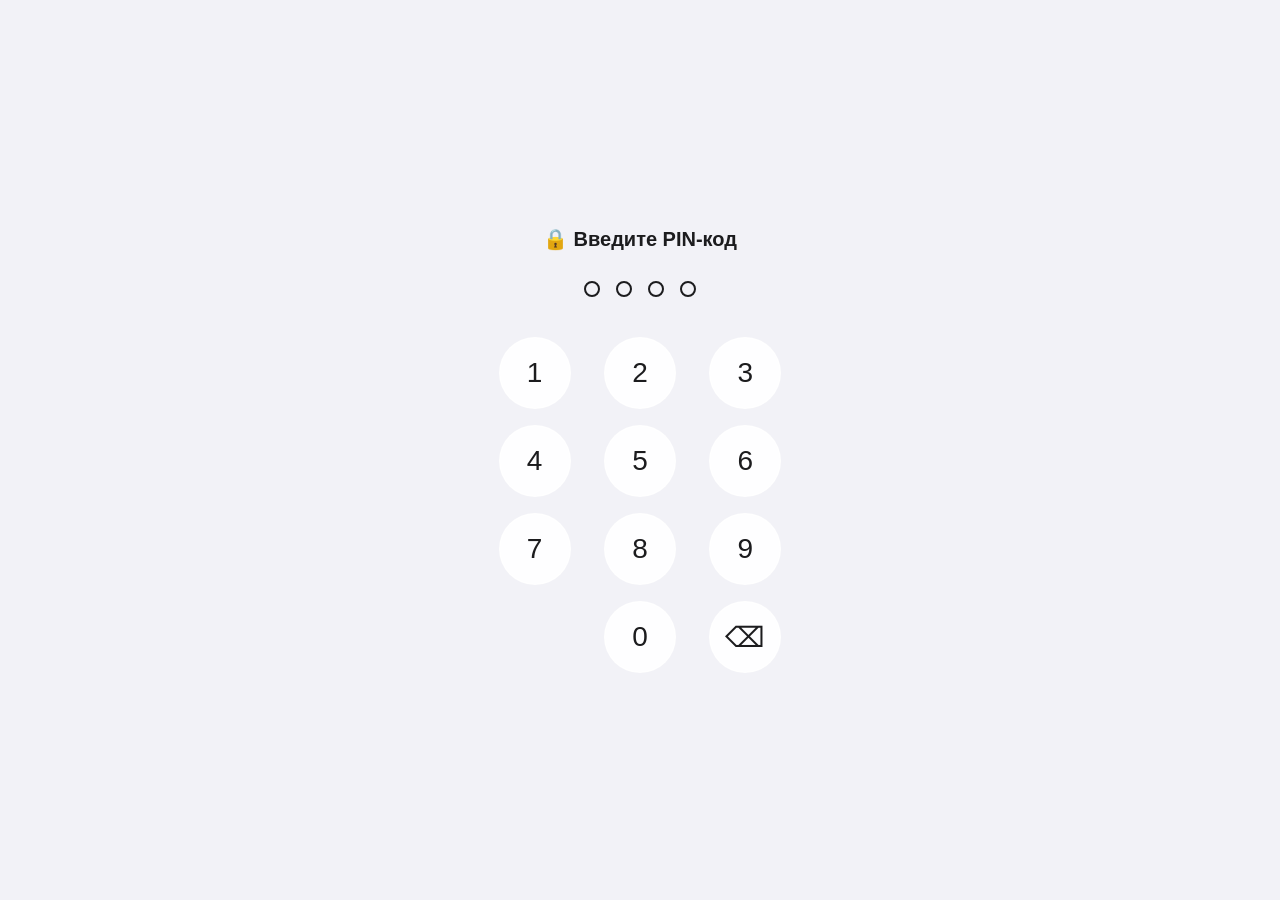
==== index.html @ 4e109c60 "Update index.html" ====
<!doctype html>
<html lang="ru">
<head>
<meta charset="UTF-8">
<meta name="viewport" content="width=device-width, initial-scale=1.0, viewport-fit=cover">
<title>📦 Мой Учёт</title>

<!-- PWA -->
<link rel="manifest" href="manifest.json">
<link rel="apple-touch-icon" href="icon-512.PNG">
<meta name="apple-mobile-web-app-capable" content="yes">
<meta name="apple-mobile-web-app-status-bar-style" content="black-translucent">
<meta name="theme-color" content="#007aff">

<link rel="stylesheet" href="css/theme.css">
<link rel="stylesheet" href="css/components.css">
<style>
/* Переменные (остальные из theme.css) */
:root{--card-bg:rgba(255,255,255,.92);--card-border:rgba(255,255,255,.5);--panel-bg:#fff;--subtle-bg:#f8f8fc;--subtle-bg-2:#f0f0f5;--input-bg:#f8f8fc;--input-border:#e5e5ea;--divider:#e5e5ea;--modal-bg:#fff;--good:#2e7d32;
--work-bg:#e8f5e9;--work-border:#43a047;--work-text:#2e7d32;--help-bg:#e3f2fd;--help-border:#1e88e5;--help-text:#1565c0;--short-bg:#fff3e0;--short-border:#fb8c00;--short-text:#e65100;--replace-bg:#f3e5f5;--replace-border:#8e24aa;--replace-text:#7b1fa2;--short_replace-bg:#fff8e1;--short_replace-border:#f9a825;--short_replace-text:#f57f17;--weekend-bg:#f5f5f5;--weekend-border:#bdbdbd;--weekend-text:#616161}
:root[data-theme="dark"]{--card-bg:rgba(28,28,30,.95);--card-border:rgba(255,255,255,.06);--panel-bg:rgba(28,28,30,.95);--subtle-bg:#1c1c1e;--subtle-bg-2:#2c2c2e;--input-bg:#1c1c1e;--input-border:#3a3a3c;--divider:#2c2c2e;--modal-bg:#1c1c1e;--good:#66bb6a;
--work-bg:#1a2a1a;--work-border:#2e7d32;--work-text:#66bb6a;--help-bg:#1a2a3a;--help-border:#1565c0;--help-text:#42a5f5;--short-bg:#2a1a0a;--short-border:#e65100;--short-text:#ffa726;--replace-bg:#2a1a2a;--replace-border:#7b1fa2;--replace-text:#ab47bc;--short_replace-bg:#2a2a0a;--short_replace-border:#f9a825;--short_replace-text:#ffca28;--weekend-bg:#1c1c1e;--weekend-border:#3a3a3c;--weekend-text:#8e8e93}

*{-webkit-tap-highlight-color:transparent}
body{padding-top:calc(12px + env(safe-area-inset-top,0px));padding-bottom:calc(80px + env(safe-area-inset-bottom,0px))}

header{background:linear-gradient(135deg,#007aff,#0055b3);border-radius:16px;padding:16px 20px;box-shadow:0 4px 16px rgba(0,122,255,.3)}
header h1{color:#fff;font-size:22px;font-weight:600;letter-spacing:-.3px;margin:0}
.header-row{display:flex;justify-content:space-between;align-items:center;flex-wrap:wrap;gap:8px;margin-top:6px}
.badge{background:rgba(255,255,255,.2);padding:4px 14px;border-radius:20px;font-size:15px;font-weight:500;color:#fff}
.head-tools{display:flex;align-items:center;gap:8px}
.gear{display:flex;align-items:center;justify-content:center;width:34px;height:30px;border-radius:30px;background:rgba(255,255,255,.2);border:1px solid rgba(255,255,255,.15);text-decoration:none;font-size:16px;color:#fff}

/* Календарь */
.calendar-section{background:var(--card-bg);backdrop-filter:blur(20px);-webkit-backdrop-filter:blur(20px);padding:16px 12px 12px;border-radius:16px;box-shadow:0 2px 12px rgba(0,0,0,.06);border:1px solid var(--card-border)}
.calendar-header{display:flex;justify-content:space-between;align-items:center;margin-bottom:12px;padding:0 4px}
.calendar-header h2{font-size:17px;font-weight:600;margin:0}
.nav-btn{background:none;border:none;font-size:20px;color:var(--accent);cursor:pointer;padding:4px 10px;border-radius:8px;width:auto}
.calendar{display:grid;grid-template-columns:repeat(7,1fr);gap:2px;margin-top:0}
.day-name{padding:6px 0;text-align:center;font-size:11px;font-weight:600;color:var(--text-dim);margin:0}
.day{background:var(--subtle-bg);padding:4px 2px;text-align:center;border-radius:10px;cursor:pointer;min-height:56px;display:flex;flex-direction:column;justify-content:space-between;font-size:12px;border:2px solid transparent;min-width:0;color:var(--text)}
.day:active{transform:scale(.94)}
.day-number{font-weight:600;font-size:14px;line-height:1.3}
.day-label{font-size:8px;font-weight:600;opacity:.85;line-height:1.2;white-space:nowrap;overflow:hidden;text-overflow:ellipsis}
.orders-info{font-size:9px;opacity:.8;line-height:1.2}
.total-info{font-size:10px;font-weight:600;color:var(--accent)}
.note-badge{font-size:8px;opacity:.7}
.day.empty{background:transparent;border:none;cursor:default;min-height:30px}
.day.today{border-color:var(--accent)!important;box-shadow:0 0 0 2px #007aff,0 4px 12px rgba(0,122,255,.2)}
.day.today .day-number{color:var(--accent);font-weight:700}
.day.work{background:var(--work-bg);border-color:var(--work-border)}.day.help{background:var(--help-bg);border-color:var(--help-border)}.day.short{background:var(--short-bg);border-color:var(--short-border)}.day.replace{background:var(--replace-bg);border-color:var(--replace-border)}.day.short_replace{background:var(--short_replace-bg);border-color:var(--short_replace-border);border-style:dashed}.day.weekend{background:var(--weekend-bg);border-color:var(--weekend-border)}

.type-btn{padding:8px 4px;border:none;border-radius:10px;font-size:11px;font-weight:600;cursor:pointer}
.type-btn:active{transform:scale(.95)}
.type-btn.work{background:var(--work-bg);color:var(--work-text)}.type-btn.help{background:var(--help-bg);color:var(--help-text)}.type-btn.short{background:var(--short-bg);color:var(--short-text)}.type-btn.replace{background:var(--replace-bg);color:var(--replace-text)}.type-btn.short_replace{background:var(--short_replace-bg);color:var(--short_replace-text);border:1.5px dashed var(--short_replace-border)}.type-btn.weekend{background:var(--weekend-bg);color:var(--weekend-text)}
.type-grid{display:grid;grid-template-columns:repeat(3,1fr);gap:6px;margin-bottom:10px}

details>summary{list-style:none;cursor:pointer}
details>summary::-webkit-details-marker{display:none}
details.menu>summary{width:100%;padding:14px;background:linear-gradient(135deg,#007aff,#0055b3);border-radius:14px;color:#fff;font-size:17px;font-weight:600;display:flex;justify-content:center;align-items:center;gap:8px;box-shadow:0 2px 12px rgba(0,122,255,.3)}
details.menu>summary::after{content:"▼";font-size:14px;transition:transform .3s}
details.menu[open]>summary::after{transform:rotate(180deg)}
.menu-list{display:flex;flex-direction:column;gap:8px;margin-top:8px}
details.acc>summary{padding:14px 18px;background:var(--panel-bg);color:var(--text);border-radius:14px;font-size:16px;font-weight:500;display:flex;justify-content:space-between;align-items:center;box-shadow:0 1px 4px rgba(0,0,0,.05);border:1px solid var(--card-border)}
details.acc>summary::after{content:"▼";font-size:13px;color:var(--text-dim);transition:transform .3s}
details[open]>summary::after{transform:rotate(180deg)}
.acc-body{background:var(--panel-bg);color:var(--text);border-radius:14px;padding:14px 16px;box-shadow:0 1px 4px rgba(0,0,0,.05);border:1px solid var(--card-border);margin-top:6px}

.pos{color:var(--good)}
.form-group{margin-bottom:12px}
.form-group label{display:block;margin-bottom:4px;font-weight:500;font-size:14px}
.form-control{width:100%;padding:10px 14px;border:1.5px solid var(--input-border);border-radius:12px;font-size:16px;background:var(--input-bg);-webkit-appearance:none;appearance:none;color:var(--text);min-height:44px;font-family:inherit}
textarea.form-control{min-height:0}
.form-control:focus{outline:none;border-color:var(--accent)}
select.form-control{background-image:url("data:image/svg+xml,%3Csvg xmlns='http://www.w3.org/2000/svg' width='12' height='8' viewBox='0 0 12 8'%3E%3Cpath d='M1 1l5 5 5-5' stroke='%238e8e93' stroke-width='1.5' fill='none' stroke-linecap='round'/%3E%3C/svg%3E");background-repeat:no-repeat;background-position:right 14px center;padding-right:36px}

.two-col{display:grid;grid-template-columns:1fr 1fr;gap:8px}
.row{display:flex;gap:8px}
.btn{width:100%;padding:12px;border:none;border-radius:12px;font-size:15px;font-weight:600;cursor:pointer;display:flex;align-items:center;justify-content:center;gap:6px;color:#fff}
.btn:active{transform:scale(.97)}
.btn-primary{background:#007aff}.btn-orange{background:#ff9500}.btn-red{background:#ff3b30}.btn-gray{background:#8e8e93}.btn-green{background:#34c759}

.plan-card{background:var(--subtle-bg);padding:14px;border-radius:12px;margin-bottom:10px}
.plan-card h3{font-size:15px;font-weight:600;margin-bottom:10px}
.hint{font-size:12px;color:var(--text-dim);margin-bottom:8px}
.box{padding:10px 12px;border-radius:10px;background:var(--subtle-bg-2);font-size:13px;line-height:1.6}
.empty-note{text-align:center;color:var(--text-dim);padding:16px;font-size:13px}
.tree-wrap{max-height:320px;overflow-y:auto;border-radius:12px}
details.tree{margin-bottom:4px;border-radius:10px;overflow:hidden;background:var(--subtle-bg)}
details.tree>summary{padding:9px 14px;font-weight:600;font-size:13px;display:flex;justify-content:space-between;gap:8px}
details.tree.y>summary{background:#007aff;color:#fff}
details.tree.m>summary{background:var(--subtle-bg-2);font-weight:500}
details.tree.d>summary{background:var(--subtle-bg);color:var(--accent);font-weight:500;font-size:12px}
.tree-body{padding:8px 14px;background:var(--panel-bg);font-size:13px}
.tree-body>div{padding:4px 0;border-bottom:1px solid var(--divider)}
.tree-total{font-weight:700;margin-top:6px;background:var(--subtle-bg-2);border-radius:8px;padding:6px!important}
.log-row{display:flex;justify-content:space-between;align-items:center;gap:6px}
.log-del{background:#ff3b30;color:#fff;border:none;border-radius:6px;padding:2px 10px;font-size:12px;cursor:pointer;width:auto}

.status-person{display:flex;align-items:center;gap:8px;padding:6px 12px;border-radius:10px;font-size:13px;font-weight:500;margin-bottom:4px}
.status-person.work{background:var(--work-bg);color:var(--work-text)}.status-person.short{background:var(--short-bg);color:var(--short-text)}.status-person.help{background:var(--help-bg);color:var(--help-text)}.status-person.weekend{background:var(--weekend-bg);color:var(--weekend-text)}
.status-person.me{box-shadow:0 0 0 2px #007aff}
.sp-num{width:26px;height:24px;border-radius:12px;background:rgba(128,128,128,.2);display:flex;align-items:center;justify-content:center;font-size:11px;font-weight:700;flex-shrink:0}
.sect-title{padding:6px 8px 4px;font-size:12px;font-weight:700}

#overviewTable table{width:100%;border-collapse:collapse;font-size:12px}
#overviewTable th{padding:6px 4px;background:#007aff;color:#fff;text-align:center;font-weight:600}
#overviewTable td{padding:5px 3px;text-align:center;border-bottom:1px solid var(--divider)}
#overviewTable tr.even{background:var(--subtle-bg)}#overviewTable tr.now{background:var(--help-bg)}

.modal{display:none;position:fixed;z-index:1000;inset:0;background:rgba(0,0,0,.4);-webkit-backdrop-filter:blur(8px);backdrop-filter:blur(8px);overflow-y:auto}
.modal-content{background:var(--modal-bg);color:var(--text);margin:max(env(safe-area-inset-top,0px),12vh) auto 24px;padding:24px 20px 20px;border-radius:20px;width:88%;max-width:380px;box-shadow:0 20px 60px rgba(0,0,0,.3)}
.modal-content h3{font-size:18px;font-weight:600;margin-bottom:16px;text-align:center}
.close{float:right;font-size:28px;cursor:pointer;color:var(--text-dim);line-height:1;padding:0 4px}

.dialog-overlay{position:fixed;inset:0;background:rgba(0,0,0,.4);-webkit-backdrop-filter:blur(8px);backdrop-filter:blur(8px);z-index:3000;display:flex;align-items:center;justify-content:center}
.dialog-box{background:var(--modal-bg);color:var(--text);border-radius:20px;padding:24px 20px 20px;width:85%;max-width:340px}
.dialog-box p{font-size:15px;text-align:center;margin-bottom:20px;line-height:1.5;white-space:pre-line}
.dialog-buttons{display:flex;gap:8px}
.dialog-buttons button{flex:1;padding:12px;border:none;border-radius:12px;font-size:15px;font-weight:600;cursor:pointer}
.dialog-yes,.dialog-ok{background:#007aff;color:#fff}.dialog-no{background:var(--subtle-bg-2);color:var(--text)}

/* PIN */
#pinScreen{position:fixed;inset:0;background:var(--bg);z-index:9999;display:none;flex-direction:column;align-items:center;justify-content:center;padding:20px;transition:transform .05s}
#pinScreen.active{display:flex}
.pin-dots{display:flex;gap:16px;margin-bottom:40px}
.pin-dot{width:16px;height:16px;border-radius:50%;border:2px solid var(--text);transition:background .2s}
.pin-dot.filled{background:var(--text)}
.pin-pad{display:grid;grid-template-columns:repeat(3,1fr);gap:16px;max-width:300px;width:100%}
.pin-btn{background:var(--card-bg);border:1px solid var(--card-border);border-radius:50%;width:72px;height:72px;font-size:28px;font-weight:500;color:var(--text);display:flex;align-items:center;justify-content:center;cursor:pointer;margin:0 auto;transition:transform .1s,background .2s;padding:0}
.pin-btn:active{transform:scale(.9);background:var(--subtle-bg-2)}
.pin-btn.empty{background:transparent;border:none;pointer-events:none}
.pin-title{font-size:20px;font-weight:600;margin-bottom:30px;color:var(--text)}

@media(max-width:400px){.container{padding:8px 10px 20px}header h1{font-size:18px}.day{min-height:50px;font-size:11px}.day-number{font-size:13px}.day-label{font-size:7px}}
@media(max-width:360px){.day{min-height:44px}.day-number{font-size:12px}.type-grid{grid-template-columns:repeat(2,1fr)}}
</style>
</head>
<body>

<div id="pinScreen">
  <div class="pin-title">🔒 Введите PIN-код</div>
  <div class="pin-dots">
    <div class="pin-dot" id="dot0"></div><div class="pin-dot" id="dot1"></div><div class="pin-dot" id="dot2"></div><div class="pin-dot" id="dot3"></div>
  </div>
  <div class="pin-pad">
    <button class="pin-btn" onclick="pinInput('1')">1</button><button class="pin-btn" onclick="pinInput('2')">2</button><button class="pin-btn" onclick="pinInput('3')">3</button>
    <button class="pin-btn" onclick="pinInput('4')">4</button><button class="pin-btn" onclick="pinInput('5')">5</button><button class="pin-btn" onclick="pinInput('6')">6</button>
    <button class="pin-btn" onclick="pinInput('7')">7</button><button class="pin-btn" onclick="pinInput('8')">8</button><button class="pin-btn" onclick="pinInput('9')">9</button>
    <button class="pin-btn empty"></button><button class="pin-btn" onclick="pinInput('0')">0</button><button class="pin-btn" onclick="pinDelete()">⌫</button>
  </div>
</div>

<div class="container">

<header>
  <h1>📦 Учёт рабочего дня</h1>
  <div class="header-row">
    <div class="row" style="align-items:center;gap:6px;flex-wrap:wrap">
      <span class="badge" id="realTimeClock">--:--</span>
      <span class="badge" id="monthlyCounter" style="font-weight:600">📦 0</span>
      <span class="badge" id="monthlyMoney" style="font-weight:600">💰 0 лей</span>
    </div>
    <div class="head-tools">
      <a href="settings.html" class="gear" title="Настройки">⚙</a>
    </div>
  </div>
</header>

<div class="calendar-section">
  <div class="calendar-header">
    <button class="nav-btn" onclick="changeMonth(-1)">◀</button>
    <h2 id="currentMonth">—</h2>
    <button class="nav-btn" onclick="changeMonth(1)">▶</button>
  </div>
  <div id="calendar" class="calendar"></div>
</div>

<details class="menu" id="mainMenu">
<summary>☰ Меню</summary>
<div class="menu-list">

  <details class="acc" id="shiftSetup"><summary><span>⚙ График и подмога</span></summary>
    <div class="acc-body">
      <div class="hint">Короткие дни и подмога считаются от этих данных. После сохранения график генерируется на год вперёд.</div>
      <div class="form-group"><label for="cfgFirst">🗓 Первый рабочий день моей смены (А):</label><input type="date" id="cfgFirst" class="form-control"/></div>
      <div class="two-col">
        <div class="form-group"><label for="cfgMy">🔢 Мой номер:</label><select id="cfgMy" class="form-control"></select></div>
        <div class="form-group"><label for="cfgOff">⚡ Короткие в 1-й раб. день:</label><select id="cfgOff" class="form-control"></select></div>
      </div>
      <div class="form-group"><label for="cfgHelpMy">🤝 Дата моей последней подмоги (будний нерабочий):</label><input type="date" id="cfgHelpMy" class="form-control"/></div>
      <div class="form-group"><label for="cfgHelpOther">🤝 Дата подмоги Б1 (другая смена, будний рабочий для меня):</label><input type="date" id="cfgHelpOther" class="form-control"/></div>
      <button onclick="saveShiftSetup()" class="btn btn-green">💾 Сохранить и сгенерировать на год</button>
      <div id="cfgStatus" class="hint" style="margin-top:8px;text-align:center"></div>
    </div>
  </details>

  <details class="acc" id="shiftOverview"><summary><span>🗓 График смены</span></summary>
    <div class="acc-body"><div class="plan-card">
      <div class="row" style="justify-content:space-between;align-items:center;margin-bottom:6px">
        <button class="nav-btn" onclick="changeOverviewMonth(-1)">◀</button><h3 id="overviewMonthTitle" style="margin:0">—</h3><button class="nav-btn" onclick="changeOverviewMonth(1)">▶</button>
      </div>
      <div id="overviewTable" style="overflow-x:auto"></div>
    </div></div>
  </details>

  <details class="acc" id="shiftStatus"><summary><span>✅ Статус дня</span></summary>
    <div class="acc-body"><div class="plan-card">
      <div class="row" style="justify-content:space-between;align-items:center;margin-bottom:6px">
        <button class="nav-btn" onclick="changeStatusDay(-1)">◀</button>
        <h3 id="statusDayTitle" onclick="openStatusDayPicker()" style="margin:0;cursor:pointer;text-decoration:underline dotted">Сегодня</h3>
        <button class="nav-btn" onclick="changeStatusDay(1)">▶</button>
      </div>
      <div class="row" style="justify-content:center;margin-bottom:8px">
        <input type="date" id="statusDayPicker" onchange="pickStatusDay(this.value)" class="form-control" style="width:auto;min-height:36px;padding:4px 8px"/>
        <button onclick="goToStatusToday()" class="btn btn-primary" style="width:auto;padding:4px 12px;font-size:13px">📅 Сегодня</button>
      </div>
      <div id="statusGrid"></div>
    </div></div>
  </details>

  <details class="acc" id="edit"><summary><span>✏ Редактировать день</span></summary>
    <div class="acc-body">
      <div class="type-grid" id="quickTypes"></div>
      <div class="form-group"><label for="date">📅 Дата:</label><input type="date" id="date" class="form-control"/></div>
      <div class="form-group"><label for="dayType">📋 Тип:</label><select id="dayType" class="form-control"></select></div>
      <div class="two-col">
        <div class="form-group"><label for="nightOrders">🌙 Ночной:</label><input type="number" inputmode="numeric" id="nightOrders" min="0" placeholder="0" class="form-control"/></div>
        <div class="form-group"><label for="apOrders">📦 Единый:</label><input type="number" inputmode="numeric" id="apOrders" min="0" placeholder="0" class="form-control"/></div>
      </div>
      <div class="form-group"><label for="dayNote">📝 Заметка:</label><textarea id="dayNote" class="form-control" rows="2" placeholder="Кого заменяешь, договорённости..."></textarea></div>
      <button onclick="openAddOrdersModal()" class="btn btn-primary">➕ Добавить заказы</button>
      <label class="box" style="display:flex;align-items:center;gap:8px;margin-top:10px;cursor:pointer"><input type="checkbox" id="singleDayOnly" style="width:18px;height:18px"/><span>✏ Только этот день (подмога не пересчитывается)</span></label>
      <div class="row" style="margin-top:10px">
        <button onclick="saveDay()" class="btn btn-primary" style="flex:2">💾 Сохранить день</button>
        <button onclick="clearCurrentDay()" class="btn btn-orange" style="flex:1">🗑 Очистить</button>
      </div>
    </div>
  </details>

  <details class="acc" id="historySection"><summary><span>🕒 История</span></summary><div class="acc-body"><div id="history" class="tree-wrap"></div></div></details>
  <details class="acc" id="ordersLogSection"><summary><span>🧾 Лог заказов</span></summary><div class="acc-body"><div id="ordersLog" class="tree-wrap"></div></div></details>

</div>
</details>

</div>

<div id="addOrdersModal" class="modal"><div class="modal-content">
  <span class="close" onclick="closeAddOrdersModal()">&times;</span>
  <h3>➕ Добавить заказы</h3>
  <div class="form-group"><label for="addNightOrders">➕ Ночной:</label><input type="number" inputmode="numeric" id="addNightOrders" min="0" placeholder="0" class="form-control"/></div>
  <div class="form-group"><label for="addApOrders">➕ Единый:</label><input type="number" inputmode="numeric" id="addApOrders" min="0" placeholder="0" class="form-control"/></div>
  <div class="row" style="margin-top:12px">
    <button onclick="addOrders()" class="btn btn-primary">✅ Добавить</button>
    <button onclick="closeAddOrdersModal()" class="btn btn-gray">❌ Отмена</button>
  </div>
</div></div>

<nav class="tabbar">
  <div class="in">
    <a href="index.html" class="active"><span>📦</span>Учёт</a>
    <a href="fin.html"><span>💼</span>Финансы</a>
    <a href="cash.html"><span>🛵</span>Скутер</a>
    <a href="stats.html"><span>📈</span>Отчёты</a>
    <a href="plan.html"><span>📋</span>План</a>
    <a href="settings.html"><span>⚙</span>Настройки</a>
  </div>
</nav>

<script src="js/lib/storage.js"></script>
<script src="js/lib/ui.js"></script>
<script src="js/lib/notify.js"></script>
<script src="js/lib/guard.js"></script>
<script src="js/lib/theme.js"></script>
<script src="js/domain/state.js"></script>
<script src="js/domain/tariff.js"></script>
<script src="js/domain/schedule.js"></script>
<script src="js/domain/finance-api.js"></script>
<script src="js/domain/ledger.js"></script>
<script>
try{Theme.init()}catch(e){}

if(!State.getHelp){State.getHelp=()=>AppStorage.get("help",null);State.setHelp=v=>AppStorage.set("help",v)}
if(!State.getOrdersLog){State.getOrdersLog=()=>AppStorage.get("orders_log",null);State.setOrdersLog=v=>AppStorage.set("orders_log",v)}

// ==========================================
//  PIN-КОД
// ==========================================
const DEFAULT_PIN = "1234";
let enteredPin = "";

if (sessionStorage.getItem("appUnlocked") !== "true") {
    document.getElementById("pinScreen").classList.add("active");
}

function getPin() {
    return AppStorage.get("pin", DEFAULT_PIN);
}

function pinInput(n) {
    if (enteredPin.length < 4) { enteredPin += n; updateDots(); }
    if (enteredPin.length === 4) setTimeout(checkPin, 150);
}
function pinDelete() {
    if (enteredPin.length > 0) { enteredPin = enteredPin.slice(0, -1); updateDots(); }
}
function updateDots() {
    for (let i = 0; i < 4; i++) {
        document.getElementById("dot" + i).classList.toggle("filled", i < enteredPin.length);
    }
}
function checkPin() {
    if (enteredPin === getPin()) {
        sessionStorage.setItem("appUnlocked", "true");
        document.getElementById("pinScreen").classList.remove("active");
    } else {
        const s = document.getElementById("pinScreen");
        s.style.transform = "translateX(10px)";
        setTimeout(() => s.style.transform = "translateX(-10px)", 50);
        setTimeout(() => s.style.transform = "translateX(0)", 100);
        setTimeout(() => { enteredPin = ""; updateDots(); }, 300);
    }
}

// ==========================================
//  ХЕЛПЕРЫ
// ==========================================
const $=id=>document.getElementById(id);
const esc=s=>String(s==null?"":s).replace(/&/g,"&amp;").replace(/</g,"&lt;").replace(/>/g,"&gt;").replace(/"/g,"&quot;").replace(/'/g,"&#39;");
const pad=n=>String(n).padStart(2,"0");
const dstr=(y,m,d)=>`${y}-${pad(m)}-${pad(d)}`;
const sum=(arr,f)=>arr.reduce((s,x)=>s+f(x),0);
const empty=t=>`<p class="empty-note">${t}</p>`;
function getLocalDateStr(d){const date=d?new Date(d):new Date();return new Date(date.getTime()-date.getTimezoneOffset()*60000).toISOString().split("T")[0]}

const MONTHS=["Январь","Февраль","Март","Апрель","Май","Июнь","Июль","Август","Сентябрь","Октябрь","Ноябрь","Декабрь"];
const DOW=["Вс","Пн","Вт","Ср","Чт","Пт","Сб"];
const DAY_TYPES={
  work:{icon:"🏢",short:"Рабочий",full:"Рабочий"},
  help:{icon:"🤝",short:"Подмога",full:"Подмога"},
  short:{icon:"⚡",short:"Короткий",full:"Короткий"},
  replace:{icon:"🔄",short:"Замена",full:"Замена"},
  short_replace:{icon:"⚡🔄",short:"Кор.замена",full:"Короткая замена"},
  weekend:{icon:"🏖",short:"Выходной",full:"Выходной"}
};
const TYPE_KEYS=Object.keys(DAY_TYPES);
const getDayLabel=t=>DAY_TYPES[t]?DAY_TYPES[t].short:t;
const getDayTypeIcon=t=>DAY_TYPES[t]?DAY_TYPES[t].icon:"📅";
const validType=t=>DAY_TYPES[t]?t:"work";

// ==========================================
//  ДАННЫЕ
// ==========================================
let DAYS={},shiftConfig=null,helpConfig=null,rosterConfig={A:{},B:{}},ordersLog=[];
const toRec=(date,r)=>({date,dayType:r.type||"work",nightOrders:r.night||0,apOrders:r.ap||0,total:r.total||0,note:r.note||"",generated:r.generated});
const getHistory=()=>Object.keys(DAYS).sort().map(d=>toRec(d,DAYS[d]));
function setHistory(h){
  const o={};
  h.forEach(d=>{const r={type:d.dayType,night:d.nightOrders||0,ap:d.apOrders||0,total:d.total||0};if(d.note)r.note=d.note;if(d.generated!==undefined)r.generated=d.generated;o[d.date]=r});
  DAYS=o;State.setDays(DAYS);
}
const calcTotal=(date,n,a)=>Tariff.calcTotal(date,n,a);

function loadData(){
  DAYS=State.getDays()||{};
  shiftConfig=State.getShift();
  helpConfig=State.getHelp();
  rosterConfig=State.getRoster()||{A:{},B:{}};
  ordersLog=State.getOrdersLog();
  if(!Array.isArray(ordersLog)){
    ordersLog=getHistory().filter(d=>(d.nightOrders||0)+(d.apOrders||0)>0).map(d=>({id:"bf_"+d.date,date:d.date,time:"из истории дня",addedNight:d.nightOrders||0,addedAp:d.apOrders||0}));
    State.setOrdersLog(ordersLog);
  }
}

// ==========================================
//  UI-утилиты
// ==========================================
function dialog(message,buttons){
  const o=document.createElement("div");o.className="dialog-overlay";
  const b=document.createElement("div");b.className="dialog-box";
  const m=document.createElement("p");m.innerText=message;
  const row=document.createElement("div");row.className="dialog-buttons";
  buttons.forEach(([text,cls,fn])=>{const btn=document.createElement("button");btn.className=cls;btn.innerText=text;btn.onclick=()=>{o.remove();if(fn)fn()};row.appendChild(btn)});
  b.append(m,row);o.appendChild(b);document.body.appendChild(o);
}
const showAlertDialog=msg=>dialog(msg,[["OK","dialog-ok"]]);
const showConfirmDialog=(msg,onYes)=>dialog(msg,[["✅ Да","dialog-yes",onYes],["❌ Нет","dialog-no"]]);

function updateClock(){const el=$("realTimeClock");if(el)el.innerText=new Date().toLocaleTimeString("ru-RU",{hour:"2-digit",minute:"2-digit"})}
setInterval(updateClock,1000);
function updateMonthCounter(){
  const prefix=currentDate.getFullYear()+"-"+pad(currentDate.getMonth()+1);
  const days=getHistory().filter(d=>d.date.startsWith(prefix));
  const night=sum(days,d=>d.nightOrders||0),ap=sum(days,d=>d.apOrders||0),money=sum(days,d=>d.total||0);
  const el=$("monthlyCounter");el.textContent=`📦 ${night+ap}`;el.title=`🌙${night} 📦${ap}`;
  const m=$("monthlyMoney");m.textContent=`💰 ${money.toLocaleString("ru-RU")} лей`;m.title=`К получению за ${MONTHS[currentDate.getMonth()]}`;
}
function refreshAll(){renderCal();updateMonthCounter();loadHistory();displayOrdersLog();renderStatusGrid();renderShiftOverview();fillSetupForm()}

// ==========================================
//  ЛОГИКА ГРАФИКА
// ==========================================
const personName=(shift,n)=>{const r=rosterConfig&&rosterConfig[shift==="А"?"A":"B"];return r&&r[n]?String(r[n]).trim():""};
const personLabel=(shift,n)=>{const nm=personName(shift,n);return nm?`${shift}${n} ${nm}`:`${shift}${n}`};
const getRotatingPairs=()=>[[1,2],[3,4],[5,6],[7,1],[2,3],[4,5],[6,7]];
const dayDiff=(a,b)=>Math.round((new Date(b+"T12:00:00")-new Date(a+"T12:00:00"))/86400000);
function isWorkDay(ds,first){const p=((dayDiff(first,ds)%4)+4)%4;return p===0||p===1}
function getWorkDayIndex(ds,first){
  const diff=dayDiff(first,ds),pos=((diff%4)+4)%4;
  if(pos>=2)return null;
  return (diff>=0?Math.floor(diff/4):Math.ceil((diff-3)/4))*2+pos;
}
const getPairForWorkDay=(wdi,offset)=>{const idx=(((wdi+(+offset||0))%7)+7)%7;return{index:idx,pair:getRotatingPairs()[idx]}};
function isMyShortDay(ds){
  if(!shiftConfig||!shiftConfig.myNumber||!shiftConfig.firstWorkDay)return false;
  const wdi=getWorkDayIndex(ds,shiftConfig.firstWorkDay);
  return wdi!==null&&getPairForWorkDay(wdi,shiftConfig.offset).pair.includes(+shiftConfig.myNumber);
}
function getOtherShiftFirstWorkDay(){
  if(!shiftConfig||!shiftConfig.firstWorkDay)return null;
  const d=new Date(shiftConfig.firstWorkDay+"T12:00:00");d.setDate(d.getDate()+2);return getLocalDateStr(d);
}
function countNonWorkWeekdays(start,target,firstRef){
  if(!firstRef)return -1;
  const s=new Date(start+"T12:00:00"),t=new Date(target+"T12:00:00");
  if(t<=s)return -1;
  let count=0;const d=new Date(s);d.setDate(d.getDate()+1);
  while(d<=t){const dow=d.getDay();if(dow!==0&&dow!==6&&!isWorkDay(getLocalDateStr(d),firstRef))count++;d.setDate(d.getDate()+1)}
  return count;
}
const isWeekendStr=ds=>{const w=new Date(ds+"T12:00:00").getDay();return w===0||w===6};
function getHelpPositionForDate(ds){
  if(!helpConfig||!helpConfig.lastMyHelpDate||!shiftConfig||!shiftConfig.firstWorkDay||!shiftConfig.myNumber)return null;
  if(isWeekendStr(ds)||isWorkDay(ds,shiftConfig.firstWorkDay))return null;
  const anchor=helpConfig.lastMyHelpDate,my=+shiftConfig.myNumber;
  if(ds===anchor)return my;
  const count=countNonWorkWeekdays(anchor,ds,shiftConfig.firstWorkDay);
  return count<0?null:(((my-1+count)%7)+7)%7+1;
}
function getHelpPositionForDateOther(ds){
  if(!helpConfig||!helpConfig.lastOtherHelpDate)return null;
  const otherFirst=getOtherShiftFirstWorkDay();
  if(!otherFirst||isWeekendStr(ds)||isWorkDay(ds,otherFirst))return null;
  const anchor=helpConfig.lastOtherHelpDate;
  if(ds===anchor)return 1;
  const count=countNonWorkWeekdays(anchor,ds,otherFirst);
  return count<0?null:count%7+1;
}
const isMyHelpDay=ds=>!!(helpConfig&&shiftConfig&&shiftConfig.myNumber&&getHelpPositionForDate(ds)===+shiftConfig.myNumber);
function getShortPairForOtherShift(ds){
  const of=getOtherShiftFirstWorkDay();
  if(!of||!shiftConfig)return null;
  const wdi=getWorkDayIndex(ds,of);
  return wdi===null?null:getPairForWorkDay(wdi,shiftConfig.offset).pair;
}
const autoType=ds=>isWorkDay(ds,shiftConfig.firstWorkDay)?(isMyShortDay(ds)?"short":"work"):(!isWeekendStr(ds)&&isMyHelpDay(ds)?"help":"weekend");

const GEN_BACK=2,GEN_FWD=12;
function markAutoSchedule(){
  let h=getHistory().filter(d=>!(d.generated!==false&&["help","short","work","weekend"].includes(d.dayType)&&!d.nightOrders&&!d.apOrders&&!d.total&&!d.note));
  if(shiftConfig&&shiftConfig.firstWorkDay){
    const now=new Date(),idx=new Map(h.map((d,i)=>[d.date,i]));
    for(let mo=-GEN_BACK;mo<=GEN_FWD;mo++){
      const dt=new Date(now.getFullYear(),now.getMonth()+mo,1),y=dt.getFullYear(),m=dt.getMonth()+1,last=new Date(y,m,0).getDate();
      for(let d=1;d<=last;d++){
        const ds=dstr(y,m,d),type=autoType(ds),i=idx.get(ds);
        if(i!==undefined){if(h[i].generated)h[i].dayType=type}
        else{idx.set(ds,h.length);h.push({date:ds,dayType:type,nightOrders:0,apOrders:0,total:0,generated:true})}
      }
    }
  }
  setHistory(h);refreshAll();
}

function initSetupForm(){
  $("cfgMy").innerHTML=[1,2,3,4,5,6,7].map(n=>`<option value="${n}">А${n}</option>`).join("");
  $("cfgOff").innerHTML=getRotatingPairs().map((p,i)=>`<option value="${i}">А${p[0]} + А${p[1]}</option>`).join("");
}
function fillSetupForm(){
  const open=$("shiftSetup")&&$("shiftSetup").open;
  if(open)return;
  const s=shiftConfig||{},h=helpConfig||{};
  $("cfgFirst").value=s.firstWorkDay||"";
  $("cfgMy").value=s.myNumber||1;
  $("cfgOff").value=s.offset!==undefined&&s.offset!==null?s.offset:0;
  $("cfgHelpMy").value=h.lastMyHelpDate||"";
  $("cfgHelpOther").value=h.lastOtherHelpDate||"";
  $("cfgStatus").textContent=s.firstWorkDay?`График задан от ${s.firstWorkDay}, генерируется на ${GEN_FWD} мес. вперёд.`:"График ещё не настроен.";
}
function saveShiftSetup(){
  const first=$("cfgFirst").value,my=+$("cfgMy").value,off=+$("cfgOff").value,hm=$("cfgHelpMy").value,ho=$("cfgHelpOther").value;
  if(!first){showAlertDialog("Укажите первый рабочий день смены.");return}
  if(!(my>=1&&my<=7)){showAlertDialog("Выберите свой номер (1–7).");return}
  if(hm){
    if(isWeekendStr(hm)){showAlertDialog("Дата моей подмоги не должна быть выходным (сб/вс).");return}
    if(isWorkDay(hm,first)){showAlertDialog("Дата моей подмоги попадает на рабочий день смены — подмога бывает только в нерабочие будни.");return}
  }
  if(ho){
    const of=(()=>{const d=new Date(first+"T12:00:00");d.setDate(d.getDate()+2);return getLocalDateStr(d)})();
    if(isWeekendStr(ho)){showAlertDialog("Дата подмоги другой смены не должна быть выходным (сб/вс).");return}
    if(isWorkDay(ho,of)){showAlertDialog("Эта дата — рабочий день другой смены. Нужен будний день, когда она отдыхает (а ваша смена работает).");return}
  }
  shiftConfig={...(shiftConfig||{}),firstWorkDay:first,myNumber:my,offset:off};
  helpConfig={...(helpConfig||{}),lastMyHelpDate:hm||"",lastOtherHelpDate:ho||""};
  State.setShift(shiftConfig);State.setHelp(helpConfig);
  $("shiftSetup").open=false;
  markAutoSchedule();
  Notify.show(`✅ График сгенерирован на ${GEN_FWD} мес.`);
}

function renderCal(){
  const y=currentDate.getFullYear(),m=currentDate.getMonth();
  const first=(new Date(y,m,1).getDay()+6)%7,last=new Date(y,m+1,0).getDate();
  $("currentMonth").textContent=`${MONTHS[m]} ${y}`;
  const hist=new Map(getHistory().map(d=>[d.date,d])),today=getLocalDateStr();
  const hasShift=!!(shiftConfig&&shiftConfig.firstWorkDay);
  let html=["Пн","Вт","Ср","Чт","Пт","Сб","Вс"].map(n=>`<div class="day-name">${n}</div>`).join("")+'<div class="day empty"></div>'.repeat(first);
  for(let d=1;d<=last;d++){
    const ds=dstr(y,m+1,d),rec=hist.get(ds),dow=new Date(y,m,d).getDay();
    let cls="day",label="",info="";
    if(ds===today)cls+=" today";
    if(rec){
      const t=validType(rec.dayType);cls+=" "+t;label=getDayLabel(t);
      const parts=[];
      if(rec.nightOrders>0)parts.push("🌙"+rec.nightOrders);
      if(rec.apOrders>0)parts.push("📦"+rec.apOrders);
      info=`<div class="orders-info">${parts.join(" ")||"—"}</div>`+(rec.total>0?`<div class="total-info">${rec.total}</div>`:"")+(rec.note?`<div class="note-badge" title="${esc(rec.note)}">📝</div>`:"");
    }else if(hasShift){const t=autoType(ds);cls+=" "+t;label=getDayLabel(t)}
    else if(dow===0||dow===6){cls+=" weekend";label="Выходной"}
    html+=`<div class="${cls}" data-date="${ds}"><div class="day-number">${d}</div>${label?`<div class="day-label">${label}</div>`:""}${info}</div>`;
  }
  $("calendar").innerHTML=html;
}
function changeMonth(dir){currentDate=new Date(currentDate.getFullYear(),currentDate.getMonth()+dir,1);renderCal();updateMonthCounter()}

function editDay(ds){
  $("mainMenu").open=true;$("edit").open=true;
  $("date").value=ds;
  const d=getHistory().find(x=>x.date===ds)||{};
  $("dayType").value=d.dayType||(shiftConfig&&shiftConfig.firstWorkDay?autoType(ds):"work");
  $("nightOrders").value=d.nightOrders||"";
  $("apOrders").value=d.apOrders||"";
  $("dayNote").value=d.note||"";
  $("edit").scrollIntoView({behavior:"smooth",block:"start"});
}
function clearDayForm(){$("nightOrders").value="";$("apOrders").value="";$("dayNote").value="";$("singleDayOnly").checked=false}
function saveDay(){
  if(!guardAction("saveDay"))return;
  try{
    const date=$("date").value;
    if(!date){showAlertDialog("❌ Выберите дату!");return}
    const dayType=$("dayType").value;
    const nightOrders=parseInt($("nightOrders").value)||0,apOrders=parseInt($("apOrders").value)||0;
    const total=calcTotal(date,nightOrders,apOrders);
    const singleOnly=$("singleDayOnly").checked;
    const rec={date,dayType,nightOrders,apOrders,total,generated:false,note:$("dayNote").value.trim()};

    const h=getHistory(),i=h.findIndex(d=>d.date===date);
    const o=i>=0?h[i]:null,dn=nightOrders-(o?o.nightOrders||0:0),da=apOrders-(o?o.apOrders||0:0);
    if(dn||da){ordersLog.push({id:Date.now()+"_"+Math.random().toString(36).slice(2,7),date,time:new Date().toLocaleString(),addedNight:dn,addedAp:da});State.setOrdersLog(ordersLog)}
    if(i>=0)h[i]=rec;else h.push(rec);
    setHistory(h);

    let msg="✅ День сохранён";
    if(dayType==="help"&&!singleOnly){
      const dow=new Date(date+"T12:00:00").getDay();
      if(!shiftConfig||!shiftConfig.firstWorkDay||!shiftConfig.myNumber)showAlertDialog("Сначала настройте график (меню → ⚙ График и подмога).");
      else if(dow===0||dow===6)showAlertDialog("Дата подмоги не должна быть выходным. День сохранён.");
      else if(isWorkDay(date,shiftConfig.firstWorkDay))showAlertDialog("Это рабочий день — нельзя как якорь подмоги. День сохранён.");
      else{
        helpConfig={...(helpConfig||{}),lastMyHelpDate:date};
        State.setHelp(helpConfig);
        markAutoSchedule();
        msg="✅ Подмога пересчитана от "+date;
      }
    }
    clearDayForm();refreshAll();Notify.show(msg);
  }catch(e){Notify.error(e.message)}
}
function clearCurrentDay(){
  const date=$("date").value||getLocalDateStr();
  showConfirmDialog(`Очистить данные за ${date}?`,()=>{
    setHistory(getHistory().filter(d=>d.date!==date));
    ordersLog=ordersLog.filter(e=>e.date!==date);State.setOrdersLog(ordersLog);
    $("dayType").value="work";clearDayForm();
    if(shiftConfig&&shiftConfig.firstWorkDay)markAutoSchedule();else refreshAll();
    Notify.show(`🗑 День очищен: ${date}`);
  });
}

function openAddOrdersModal(){
  if(!$("date").value){showAlertDialog("Выберите дату!");return}
  $("addOrdersModal").style.display="block";
  setTimeout(()=>$("addNightOrders").focus(),100);
}
function closeAddOrdersModal(){$("addOrdersModal").style.display="none";$("addNightOrders").value="";$("addApOrders").value=""}
function addOrders(){
  if(!guardAction("addOrders"))return;
  try{
    const date=$("date").value;
    const n=parseInt($("addNightOrders").value)||0,a=parseInt($("addApOrders").value)||0;
    if(!n&&!a){showAlertDialog("Добавьте заказ!");return}
    const h=getHistory();
    let rec=h.find(d=>d.date===date);
    if(rec){rec.nightOrders=(rec.nightOrders||0)+n;rec.apOrders=(rec.apOrders||0)+a;rec.total=calcTotal(date,rec.nightOrders,rec.apOrders);rec.generated=false}
    else{rec={date,dayType:$("dayType").value||"work",nightOrders:n,apOrders:a,total:calcTotal(date,n,a),generated:false};h.push(rec)}
    setHistory(h);
    ordersLog.push({id:Date.now()+"_"+Math.random().toString(36).slice(2,7),date,time:new Date().toLocaleString(),addedNight:n,addedAp:a});
    State.setOrdersLog(ordersLog);
    $("nightOrders").value=rec.nightOrders;$("apOrders").value=rec.apOrders;
    closeAddOrdersModal();refreshAll();
    Notify.show(`✅ Добавлено: +${n}🌙 +${a}📦`);
  }catch(e){Notify.error(e.message)}
}

function groupYMD(items,getDate){
  const g={};
  items.forEach(it=>{const ds=getDate(it),y=ds.slice(0,4),m=ds.slice(5,7);((g[y]=g[y]||{})[m]=g[y][m]||[]).push(it)});
  return g;
}
function loadHistory(){
  const rows=getHistory().filter(d=>d.total>0),el=$("history");
  if(!rows.length){el.innerHTML=empty("📭 Нет данных");return}
  const g=groupYMD(rows,d=>d.date);
  el.innerHTML=Object.keys(g).sort().reverse().map(y=>`<details class="tree y"><summary><span>📅 ${y} год</span><span>${Object.keys(g[y]).length} мес</span></summary>`+
    Object.keys(g[y]).sort().reverse().map(m=>{
      const days=g[y][m];
      return `<details class="tree m"><summary><span>${MONTHS[+m-1]} ${y}</span><span>${days.length} дн.</span></summary><div class="tree-body">`+
        days.map(d=>`<div>${d.date.slice(8)}.${m}.${y} ${getDayTypeIcon(d.dayType)} ${getDayLabel(d.dayType)} | Н:${d.nightOrders} АП:${d.apOrders} | <b>${d.total} лей</b></div>`).join("")+
        `<div class="tree-total">📊 Итого: <b>${sum(days,d=>d.total||0)} лей</b></div></div></details>`;
    }).join("")+`</details>`).join("");
}
function displayOrdersLog(){
  const el=$("ordersLog");
  if(!ordersLog.length){el.innerHTML=empty("Нет записей");return}
  const g=groupYMD(ordersLog,e=>e.date);
  el.innerHTML=Object.keys(g).sort().reverse().map(y=>{
    const months=g[y],cnt=sum(Object.values(months),a=>a.length);
    return `<details class="tree y"><summary><span>📅 ${y}</span><span>${cnt} записей</span></summary>`+
      Object.keys(months).sort().reverse().map(m=>{
        const byDay={};months[m].forEach(e=>(byDay[e.date]=byDay[e.date]||[]).push(e));
        return `<details class="tree m"><summary><span>${MONTHS[+m-1]} ${y}</span><span>${months[m].length} записей</span></summary>`+
          Object.keys(byDay).sort().reverse().map(ds=>{
            const es=byDay[ds],label=ds.split("-").reverse().join(".");
            return `<details class="tree d"><summary><span>📅 ${label}</span><span>🌙${sum(es,e=>e.addedNight||0)} 📦${sum(es,e=>e.addedAp||0)} (${es.length})</span></summary><div class="tree-body">`+
              es.map(e=>`<div class="log-row"><span>🕐 ${esc(e.time)} | ${(e.addedNight>0?"+":"")+e.addedNight}🌙 ${(e.addedAp>0?"+":"")+e.addedAp}📦</span><button class="log-del" data-id="${esc(e.id)}" onclick="deleteLogEntry(this.dataset.id)">🗑</button></div>`).join("")+
              `<button class="btn btn-red" style="margin-top:6px;padding:6px;font-size:12px" data-date="${ds}" onclick="deleteLogDay(this.dataset.date)">🗑 Удалить все ${label}</button></div></details>`;
          }).join("")+`</details>`;
      }).join("")+`</details>`;
  }).join("");
}
function deleteLogEntry(id){
  showConfirmDialog("🗑 Удалить запись?",()=>{
    const e=ordersLog.find(x=>x.id===id);
    if(e){
      const h=getHistory(),rec=h.find(d=>d.date===e.date);
      if(rec){
        rec.nightOrders=Math.max(0,(rec.nightOrders||0)-(e.addedNight||0));
        rec.apOrders=Math.max(0,(rec.apOrders||0)-(e.addedAp||0));
        rec.total=calcTotal(rec.date,rec.nightOrders,rec.apOrders);
        setHistory(h);
      }
    }
    ordersLog=ordersLog.filter(x=>x.id!==id);State.setOrdersLog(ordersLog);
    refreshAll();Notify.show("🗑 Запись удалена и день пересчитан");
  });
}
function deleteLogDay(ds){
  showConfirmDialog(`🗑 Удалить все записи за ${ds}? Итоги дня будут обнулены.`,()=>{
    ordersLog=ordersLog.filter(e=>e.date!==ds);State.setOrdersLog(ordersLog);
    const h=getHistory(),rec=h.find(d=>d.date===ds);
    if(rec){rec.nightOrders=0;rec.apOrders=0;rec.total=0;setHistory(h)}
    refreshAll();Notify.show("🗑 Записи удалены, день обнулён");
  });
}

function changeStatusDay(dir){statusDayDate=new Date(statusDayDate);statusDayDate.setDate(statusDayDate.getDate()+dir);renderStatusGrid()}
function pickStatusDay(v){if(v){statusDayDate=new Date(v+"T12:00:00");renderStatusGrid()}}
function goToStatusToday(){statusDayDate=new Date();renderStatusGrid()}
function openStatusDayPicker(){const p=$("statusDayPicker");if(p.showPicker){try{p.showPicker();return}catch(e){}}p.focus();p.click()}
function changeOverviewMonth(dir){overviewMonthDate=new Date(overviewMonthDate.getFullYear(),overviewMonthDate.getMonth()+dir,1);renderShiftOverview()}
const shiftReady=()=>shiftConfig&&shiftConfig.firstWorkDay&&shiftConfig.myNumber;
const NEED_SETUP=`<div class="hint" style="text-align:center;padding:12px">Сначала задайте график: меню → «⚙ График и подмога»</div>`;

function renderShiftOverview(){
  const c=$("overviewTable"),y=overviewMonthDate.getFullYear(),m=overviewMonthDate.getMonth();
  $("overviewMonthTitle").textContent=`${MONTHS[m]} ${y}`;
  if(!shiftReady()){c.innerHTML=NEED_SETUP;return}
  const myNum=+shiftConfig.myNumber,first=shiftConfig.firstWorkDay,otherFirst=getOtherShiftFirstWorkDay(),last=new Date(y,m+1,0).getDate(),today=getLocalDateStr();
  let rows="",nWork=0,nShort=0,nHelp=0;
  for(let d=1;d<=last;d++){
    const ds=dstr(y,m+1,d),dow=new Date(y,m,d).getDay(),weekend=dow===0||dow===6,myWorks=isWorkDay(ds,first);
    let myShort="—",myHelp="—",othShort="—",othHelp="—";
    if(myWorks){
      const wdi=getWorkDayIndex(ds,first);
      if(wdi!==null)myShort=getPairForWorkDay(wdi,shiftConfig.offset).pair.map(n=>n===myNum?`<b>А${n}</b>`:`А${n}`).join(",");
      if(!weekend){const hp=getHelpPositionForDateOther(ds);othHelp=hp!==null?`Б${hp}`:(!helpConfig||!helpConfig.lastOtherHelpDate?"?":"—")}
    }else{
      if(!weekend){const hp=getHelpPositionForDate(ds);if(hp!==null)myHelp=hp===myNum?`<b>А${hp}</b>`:`А${hp}`}
      if(otherFirst){const wdi=getWorkDayIndex(ds,otherFirst);if(wdi!==null)othShort=getPairForWorkDay(wdi,shiftConfig.offset).pair.map(n=>`Б${n}`).join(",")}
    }
    if(isMyShortDay(ds))nShort++;else if(myWorks)nWork++;
    if(isMyHelpDay(ds))nHelp++;
    rows+=`<tr class="${ds===today?"now":d%2===0?"even":""}"><td><b>${d}</b> ${DOW[dow]}${ds===today?" 📍":""}</td><td>${myShort}</td><td>${myHelp}</td><td>${othShort}</td><td>${othHelp}</td></tr>`;
  }
  c.innerHTML=`<table><thead><tr><th>Дата</th><th>Моя ⚡</th><th>Моя 🤝</th><th>Другая ⚡</th><th>Другая 🤝</th></tr></thead><tbody>${rows}</tbody></table>
    <div class="box" style="margin-top:8px;text-align:center">Ваши дни: 🏢 <b>${nWork}</b> · ⚡ <b>${nShort}</b> · 🤝 <b>${nHelp}</b></div>`+
    (!helpConfig||!helpConfig.lastOtherHelpDate?`<div class="hint" style="text-align:center;margin-top:4px">ℹ Укажите дату подмоги другой смены в «⚙ График и подмога».</div>`:"");
}

function renderStatusGrid(){
  const grid=$("statusGrid"),title=$("statusDayTitle");
  if(!shiftReady()){grid.innerHTML=NEED_SETUP;return}
  const ds=getLocalDateStr(statusDayDate),dow=statusDayDate.getDay(),weekend=dow===0||dow===6;
  title.textContent=(ds===getLocalDateStr()?"Сегодня — ":"")+`${DOW[dow]}, ${statusDayDate.getDate()}.${pad(statusDayDate.getMonth()+1)}`;
  $("statusDayPicker").value=ds;
  const myNum=+shiftConfig.myNumber;
  const myWorks=isWorkDay(ds,shiftConfig.firstWorkDay);
  const myPair=myWorks?(()=>{const w=getWorkDayIndex(ds,shiftConfig.firstWorkDay);return w===null?null:getPairForWorkDay(w,shiftConfig.offset).pair})():null;
  const othPair=!myWorks?getShortPairForOtherShift(ds):null;
  const myHelp=!myWorks&&!weekend?getHelpPositionForDate(ds):null,othHelp=myWorks&&!weekend?getHelpPositionForDateOther(ds):null;

  const cell=(label,n,mine)=>{
    let status="weekend",text="🏖 Выходной";
    if(mine?myWorks:!myWorks){
      const pair=mine?myPair:othPair;
      if(pair&&pair.includes(n)){status="short";text=`⚡ Короткий (с ${personLabel(label,pair[0]===n?pair[1]:pair[0])})`}
      else{status="work";text="🏢 Работа"}
    }else if(!weekend&&(mine?myHelp:othHelp)===n){status="help";text="🤝 Подмога"}
    const nm=personName(label,n);
    return `<div class="status-person ${status}${mine&&n===myNum?" me":""}"><span class="sp-num">${label}${n}</span><span>${text}${nm?`<span style="opacity:.7;font-size:.85em"> · ${esc(nm)}</span>`:""}</span></div>`;
  };
  let html="";
  if(myWorks&&myPair)html+=`<div class="sect-title" style="color:#ff9500">⚡ Короткий (А): ${esc(personLabel("А",myPair[0]))}, ${esc(personLabel("А",myPair[1]))}</div>`;
  if(!myWorks&&othPair)html+=`<div class="sect-title" style="color:#ff9500">⚡ Короткий (Б): ${esc(personLabel("Б",othPair[0]))}, ${esc(personLabel("Б",othPair[1]))}</div>`;
  html+=`<div class="sect-title pos">👥 Моя смена (А) ${myWorks?"— работает":"— выходной"}</div>`;
  for(let n=1;n<=7;n++)html+=cell("А",n,true);
  html+=`<div class="sect-title" style="color:var(--accent);margin-top:6px">👥 Другая смена (Б) ${!myWorks?"— работает":"— выходной"}</div>`;
  for(let n=1;n<=7;n++)html+=cell("Б",n,false);
  if(myWorks&&!weekend&&!(helpConfig&&helpConfig.lastOtherHelpDate))html+=`<div class="hint" style="text-align:center">ℹ Укажите дату подмоги другой смены в «⚙ График и подмога».</div>`;
  grid.innerHTML=html;
}

let currentDate=new Date(),statusDayDate=new Date(),overviewMonthDate=new Date();

function reload(){
  loadData();
  if(shiftConfig&&shiftConfig.firstWorkDay)markAutoSchedule();else refreshAll();
}
function initApp(){
  $("dayType").innerHTML=TYPE_KEYS.map(t=>`<option value="${t}">${DAY_TYPES[t].icon} ${DAY_TYPES[t].full}</option>`).join("");
  $("quickTypes").innerHTML=TYPE_KEYS.map(t=>`<button class="type-btn ${t}" onclick="$('dayType').value='${t}'">${DAY_TYPES[t].icon} ${DAY_TYPES[t].short}</button>`).join("");
  $("date").value=getLocalDateStr();
  initSetupForm();
  $("calendar").addEventListener("click",e=>{const c=e.target.closest(".day[data-date]");if(c)editDay(c.dataset.date)});
  $("addOrdersModal").addEventListener("click",e=>{if(e.target.id==="addOrdersModal")closeAddOrdersModal()});
  updateClock();
  reload();

  window.addEventListener("storage",reload);
  window.addEventListener("pageshow",e=>{if(e.persisted)reload()});
  document.addEventListener("visibilitychange",()=>{if(!document.hidden)reload()});
}
if(document.readyState==="loading")document.addEventListener("DOMContentLoaded",initApp);else initApp();
</script>
<script>
  if ('serviceWorker' in navigator) {
    window.addEventListener('load', () => {
      navigator.serviceWorker.register('./sw.js').catch(err => console.warn('SW:', err));
    });
  }
</script>
</body>
</html>
---- css/theme.css ----
:root {
  --bg: #f2f2f7;
  --text: #1c1c1e;
  --text-dim: #8e8e93;
  --panel: #ffffff;
  --border: #e5e5ea;
  --accent: #007aff;
  --green: #34c759;
  --red: #ff3b30;
  --orange: #ff9500;
  --purple: #af52de;
  
  /* Добавленные переменные для фонов */
  --red-bg: rgba(255, 59, 48, 0.12);
  --help-bg: rgba(0, 122, 255, 0.10);
}

:root[data-theme="dark"] {
  --bg: #0a0a0f;
  --text: #f2f2f7;
  --text-dim: #8e8e93;
  --panel: #1c1c1e;
  --border: #2c2c2e;
  --accent: #0a84ff;
  --green: #30d158;
  --red: #ff453a;
  --orange: #ff9f0a;
  --purple: #bf5af2;
  
  /* Добавленные переменные для темной темы */
  --red-bg: rgba(255, 69, 58, 0.15);
  --help-bg: rgba(10, 132, 255, 0.15);
}

* {
  box-sizing: border-box;
  margin: 0;
  padding: 0;
  -webkit-tap-highlight-color: transparent;
}

body {
  background-color: var(--bg);
  color: var(--text);
  font-family: -apple-system, BlinkMacSystemFont, 'SF Pro Display', sans-serif;
  transition: background-color 0.3s, color 0.3s;
  /* П.7: Убран padding-bottom, так как он уже задан в .container */
}
---- css/components.css ----
body {
  padding-top: calc(12px + env(safe-area-inset-top, 0px));
}
/* --- Кнопки --- */
.btn {
  width: 100%;
  padding: 12px;
  border: none;
  border-radius: 12px;
  font-size: 15px;
  font-weight: 600;
  cursor: pointer;
  color: #fff;
  text-align: center;
  margin-bottom: 8px;
  transition: transform 0.1s;
}
.btn:active { transform: scale(0.97); }
.btn-primary { background: var(--accent); }
.btn-green { background: var(--green); }
.btn-orange { background: var(--orange); }
.btn-purple { background: var(--purple); }

/* --- Диалоговые окна (если используются) --- */
.dialog-overlay {
  position: fixed; inset: 0;
  background: rgba(0,0,0,0.4);
  -webkit-backdrop-filter: blur(8px);
  backdrop-filter: blur(8px);
  z-index: 3000;
  display: flex;
  align-items: center;
  justify-content: center;
}
.dialog-box {
  background: var(--panel);
  color: var(--text);
  border-radius: 20px;
  padding: 24px 20px 20px;
  width: 85%;
  max-width: 340px;
  box-shadow: 0 10px 40px rgba(0,0,0,0.2);
}
.dialog-box p, .dialog-box h3 {
  font-size: 16px;
  text-align: center;
  margin-bottom: 20px;
  line-height: 1.4;
}
.dialog-buttons { display: flex; gap: 8px; }
.dialog-buttons button {
  flex: 1; padding: 12px; border: none; border-radius: 12px;
  font-size: 15px; font-weight: 600; cursor: pointer;
}
.dialog-ok, .dialog-yes { background: var(--accent); color: #fff; }
.dialog-no { background: var(--border); color: var(--text); }

/* --- Поля ввода (базовые) --- */
.form-control {
  width: 100%;
  padding: 10px 14px;
  border: 1.5px solid var(--border);
  border-radius: 12px;
  font-size: 16px;
  background: var(--bg);
  color: var(--text);
  font-family: inherit;
}
.form-control:focus {
  outline: none;
  border-color: var(--accent);
}

/* --- Уведомления (Тосты) --- */
.toast {
  position: fixed;
  top: 20px;
  left: 50%;
  transform: translateX(-50%) translateY(-20px);
  background: #333;
  color: #fff;
  padding: 12px 24px;
  border-radius: 30px;
  font-size: 14px;
  font-weight: 500;
  z-index: 5000;
  opacity: 0;
  transition: all 0.3s cubic-bezier(0.175, 0.885, 0.32, 1.275);
  box-shadow: 0 4px 12px rgba(0,0,0,0.15);
}
.toast.show { transform: translateX(-50%) translateY(0); opacity: 1; }
.toast.error { background: var(--red); }

/* --- Нижнее меню навигации (Tab Bar) --- */
.tabbar {
  position: fixed;
  left: 0;
  right: 0;
  bottom: 0;
  background: var(--panel);
  border-top: 1px solid var(--border);
  display: flex;
  justify-content: center;
  padding-bottom: env(safe-area-inset-bottom, 0px);
  z-index: 1000;
}
.tabbar .in {
  display: flex;
  width: 100%;
  max-width: 480px;
}
.tabbar a {
  flex: 1;
  display: flex;
  flex-direction: column;
  align-items: center;
  gap: 2px;
  padding: 8px 2px;
  color: var(--text-dim);
  text-decoration: none;
  font-size: 11px;
  font-weight: 600;
  transition: color 0.2s;
}
.tabbar a span {
  font-size: 22px;
  line-height: 1;
}
.tabbar a.active {
  color: var(--accent);
}

/* --- Общий контейнер (отступ снизу, чтобы меню не перекрывало контент) --- */
.container {
  max-width: 480px;
  margin: 0 auto;
  padding: 16px;
  padding-bottom: 90px; /* Отступ под нижнее меню */
}
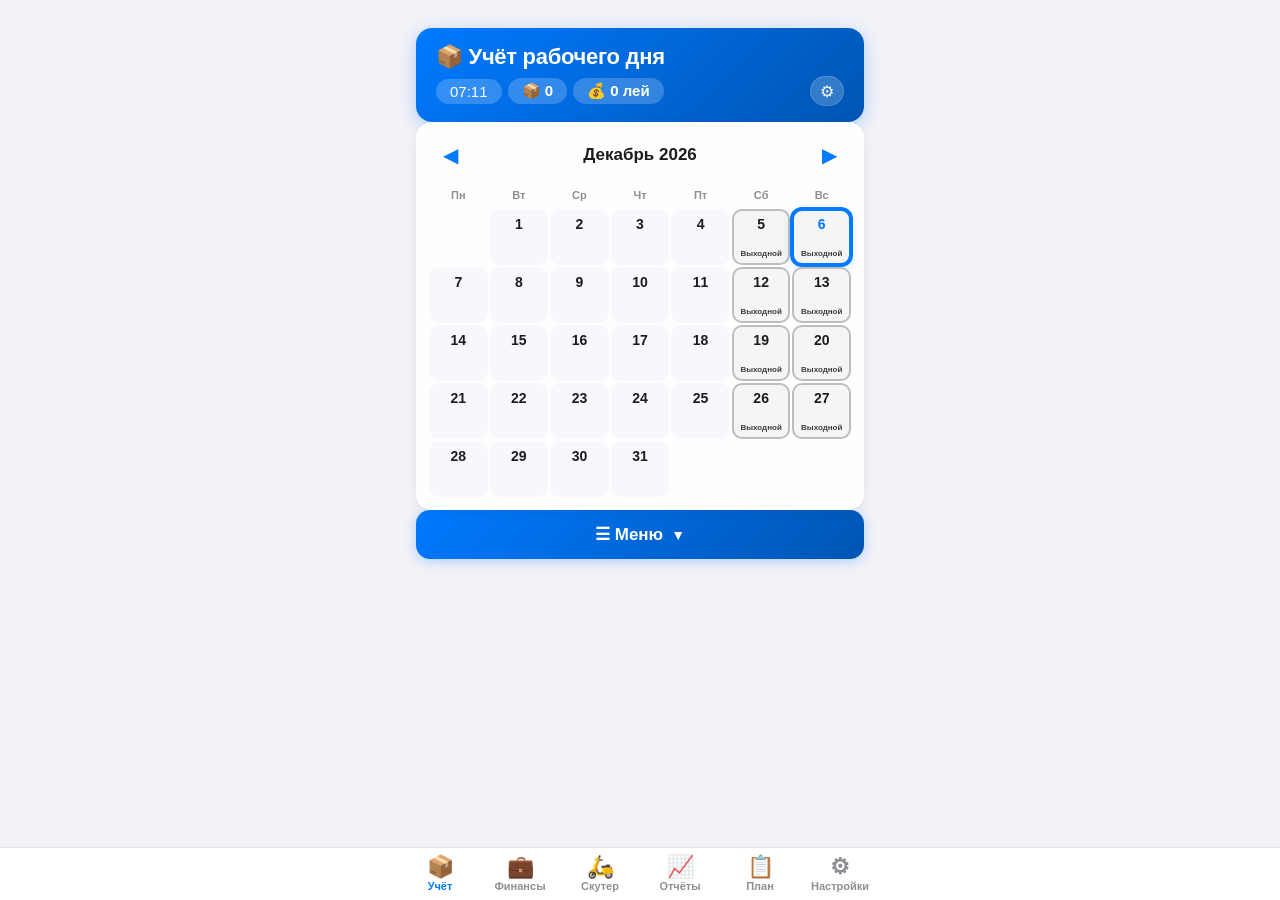
==== commit d34c3f0f: "Update index.html" ====
--- a/index.html
+++ b/index.html
@@ -287,41 +287,41 @@
 // ==========================================
 //  PIN-КОД
 // ==========================================
-const DEFAULT_PIN = "1234";
-let enteredPin = "";
-
-if (sessionStorage.getItem("appUnlocked") !== "true") {
-    document.getElementById("pinScreen").classList.add("active");
-}
-
-function getPin() {
-    return AppStorage.get("pin", DEFAULT_PIN);
-}
-
-function pinInput(n) {
-    if (enteredPin.length < 4) { enteredPin += n; updateDots(); }
-    if (enteredPin.length === 4) setTimeout(checkPin, 150);
-}
-function pinDelete() {
-    if (enteredPin.length > 0) { enteredPin = enteredPin.slice(0, -1); updateDots(); }
-}
-function updateDots() {
-    for (let i = 0; i < 4; i++) {
-        document.getElementById("dot" + i).classList.toggle("filled", i < enteredPin.length);
-    }
-}
-function checkPin() {
-    if (enteredPin === getPin()) {
-        sessionStorage.setItem("appUnlocked", "true");
-        document.getElementById("pinScreen").classList.remove("active");
-    } else {
-        const s = document.getElementById("pinScreen");
-        s.style.transform = "translateX(10px)";
-        setTimeout(() => s.style.transform = "translateX(-10px)", 50);
-        setTimeout(() => s.style.transform = "translateX(0)", 100);
-        setTimeout(() => { enteredPin = ""; updateDots(); }, 300);
-    }
-}
+//const DEFAULT_PIN = "1234";
+//let enteredPin = "";
+
+//if (sessionStorage.getItem("appUnlocked") !== "true") {
+    //document.getElementById("pinScreen").classList.add("active");
+//}
+
+//function getPin() {
+    //return AppStorage.get("pin", DEFAULT_PIN);
+//}
+
+//function pinInput(n) {
+    //if (enteredPin.length < 4) { enteredPin += n; updateDots(); }
+    //if (enteredPin.length === 4) setTimeout(checkPin, 150);
+//}
+//function pinDelete() {
+    //if (enteredPin.length > 0) { enteredPin = enteredPin.slice(0, -1); updateDots(); }
+//}
+//function updateDots() {
+    //for (let i = 0; i < 4; i++) {
+        //document.getElementById("dot" + i).classList.toggle("filled", i < enteredPin.length);
+    //}
+//}
+//function checkPin() {
+    //if (enteredPin === getPin()) {
+        //sessionStorage.setItem("appUnlocked", "true");
+        //document.getElementById("pinScreen").classList.remove("active");
+    //} else {
+        //const s = document.getElementById("pinScreen");
+        //s.style.transform = "translateX(10px)";
+        //setTimeout(() => s.style.transform = "translateX(-10px)", 50);
+        //setTimeout(() => s.style.transform = "translateX(0)", 100);
+        //setTimeout(() => { enteredPin = ""; updateDots(); }, 300);
+    //}
+//}
 
 // ==========================================
 //  ХЕЛПЕРЫ
--- a/css/theme.css
+++ b/css/theme.css
@@ -9,10 +9,12 @@
   --red: #ff3b30;
   --orange: #ff9500;
   --purple: #af52de;
-  
-  /* Добавленные переменные для фонов */
+
+  /* Фоны */
   --red-bg: rgba(255, 59, 48, 0.12);
   --help-bg: rgba(0, 122, 255, 0.10);
+  --subtle-bg: #f8f8fc;
+  --warn-bg: #fff4d6;
 }
 
 :root[data-theme="dark"] {
@@ -26,10 +28,12 @@
   --red: #ff453a;
   --orange: #ff9f0a;
   --purple: #bf5af2;
-  
-  /* Добавленные переменные для темной темы */
+
+  /* Фоны для тёмной темы */
   --red-bg: rgba(255, 69, 58, 0.15);
   --help-bg: rgba(10, 132, 255, 0.15);
+  --subtle-bg: #2c2c2e;
+  --warn-bg: #2a1f0a;
 }
 
 * {
@@ -44,5 +48,5 @@
   color: var(--text);
   font-family: -apple-system, BlinkMacSystemFont, 'SF Pro Display', sans-serif;
   transition: background-color 0.3s, color 0.3s;
-  /* П.7: Убран padding-bottom, так как он уже задан в .container */
+  /* padding-bottom задан в .container */
 }
--- a/css/components.css
+++ b/css/components.css
@@ -1,6 +1,7 @@
 body {
   padding-top: calc(12px + env(safe-area-inset-top, 0px));
 }
+
 /* --- Кнопки --- */
 .btn {
   width: 100%;
@@ -21,7 +22,7 @@
 .btn-orange { background: var(--orange); }
 .btn-purple { background: var(--purple); }
 
-/* --- Диалоговые окна (если используются) --- */
+/* --- Диалоговые окна --- */
 .dialog-overlay {
   position: fixed; inset: 0;
   background: rgba(0,0,0,0.4);
@@ -71,10 +72,10 @@
   border-color: var(--accent);
 }
 
-/* --- Уведомления (Тосты) --- */
+/* --- Уведомления (тосты) --- */
 .toast {
   position: fixed;
-  top: 20px;
+  top: calc(20px + env(safe-area-inset-top, 0px));
   left: 50%;
   transform: translateX(-50%) translateY(-20px);
   background: #333;
@@ -130,10 +131,24 @@
   color: var(--accent);
 }
 
-/* --- Общий контейнер (отступ снизу, чтобы меню не перекрывало контент) --- */
+/* --- Общий контейнер (отступ снизу под нижнее меню) --- */
 .container {
   max-width: 480px;
   margin: 0 auto;
   padding: 16px;
-  padding-bottom: 90px; /* Отступ под нижнее меню */
+  padding-bottom: 90px;
 }
+
+/* --- Без зума: двойной тап, авто-зум полей ввода iOS --- */
+html, body {
+  touch-action: manipulation;
+  -webkit-text-size-adjust: 100%;
+  text-size-adjust: 100%;
+}
+button, a, summary, label, .day, .pin-btn {
+  touch-action: manipulation;
+}
+/* iOS зумит страницу при фокусе на поле со шрифтом меньше 16px */
+input, select, textarea {
+  font-size: 16px !important;
+}
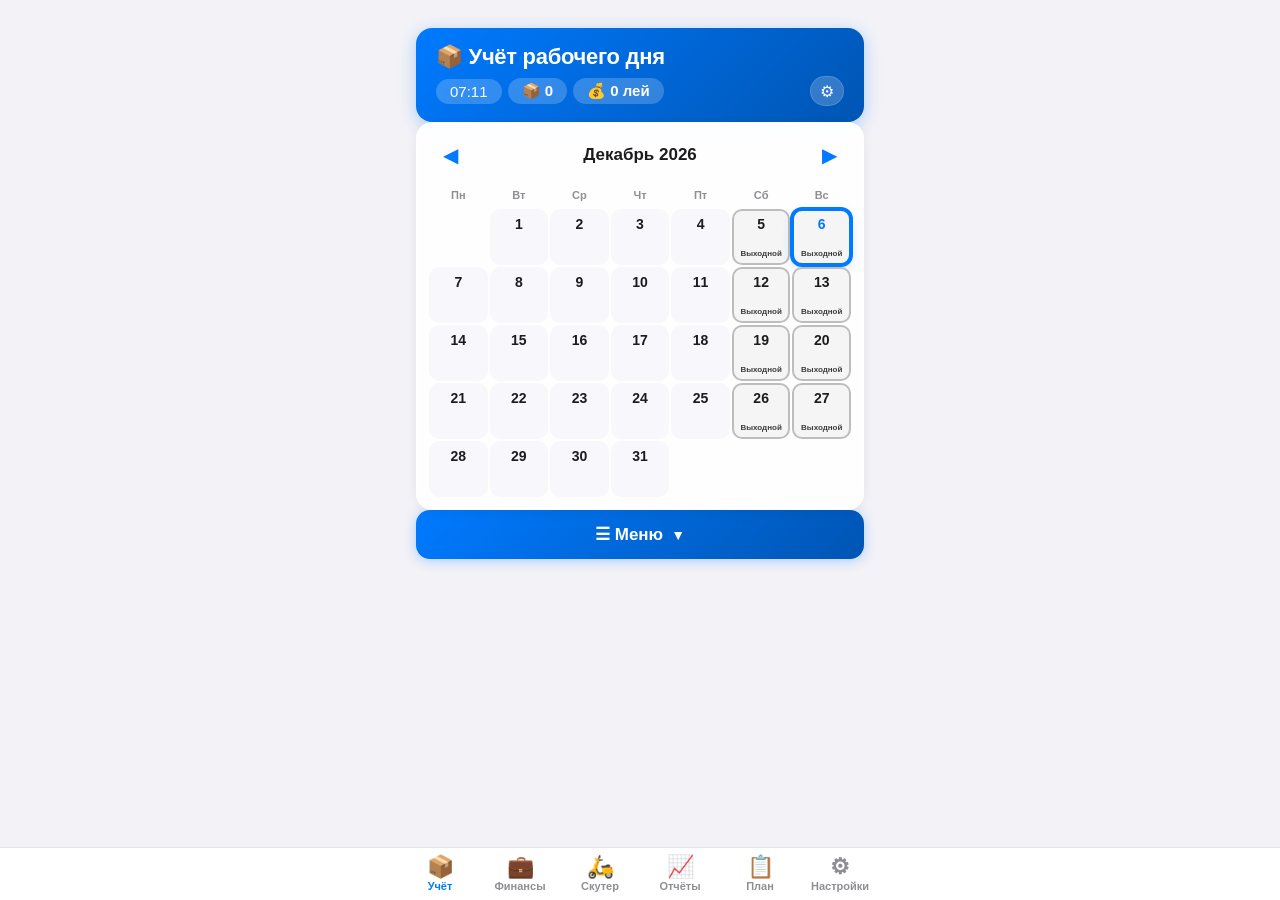
==== commit 5356a6f7: "Update index.html" ====
--- a/index.html
+++ b/index.html
@@ -274,6 +274,8 @@
 <script src="js/lib/guard.js"></script>
 <script src="js/lib/theme.js"></script>
 <script src="js/domain/state.js"></script>
+<script src="js/domain/migrate.js"></script>
+<script>Schema.run();</script>
 <script src="js/domain/tariff.js"></script>
 <script src="js/domain/schedule.js"></script>
 <script src="js/domain/finance-api.js"></script>
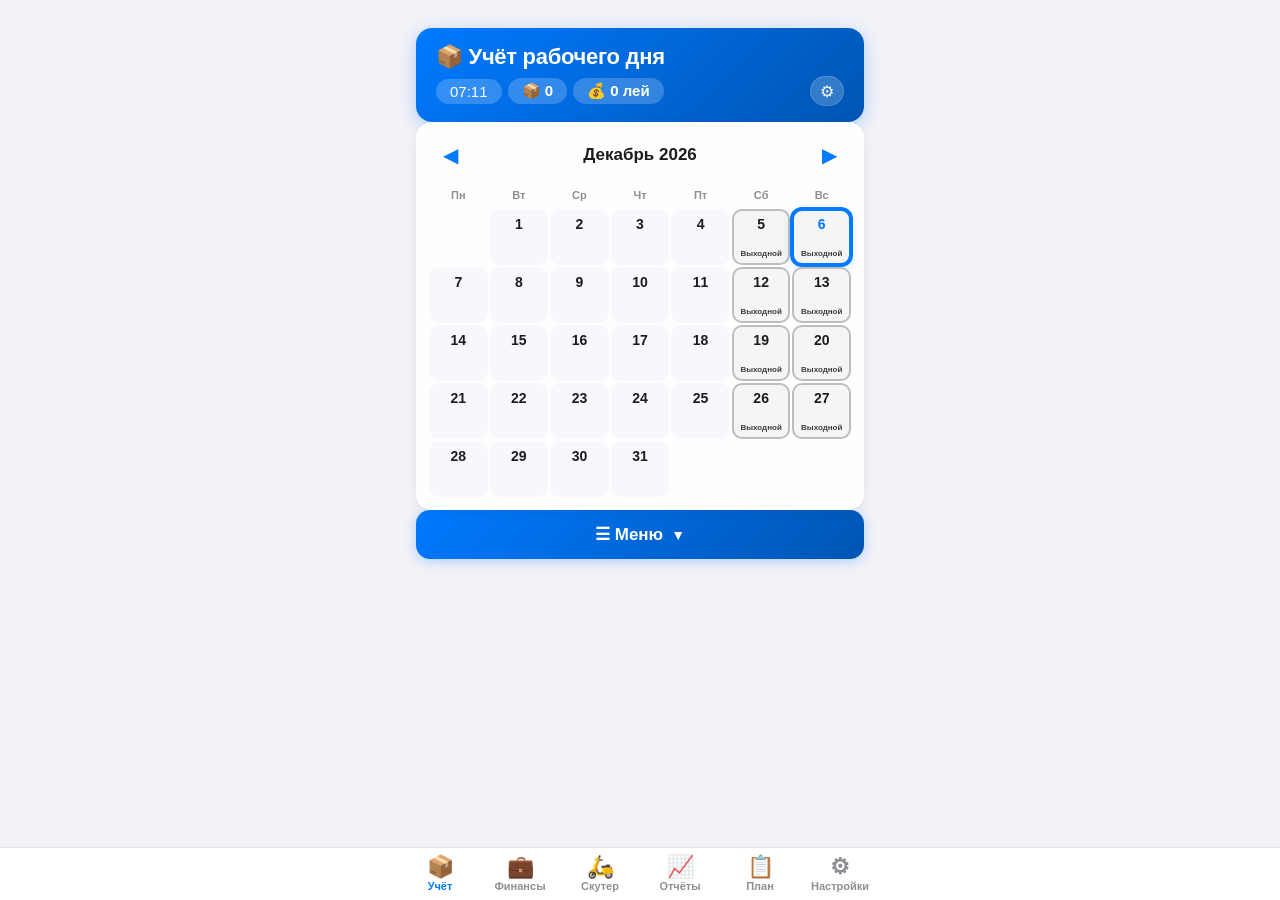
==== commit 87214cdf: "Update index.html" ====
--- a/index.html
+++ b/index.html
@@ -279,7 +279,6 @@
 <script src="js/domain/tariff.js"></script>
 <script src="js/domain/schedule.js"></script>
 <script src="js/domain/finance-api.js"></script>
-<script src="js/domain/ledger.js"></script>
 <script>
 try{Theme.init()}catch(e){}
 
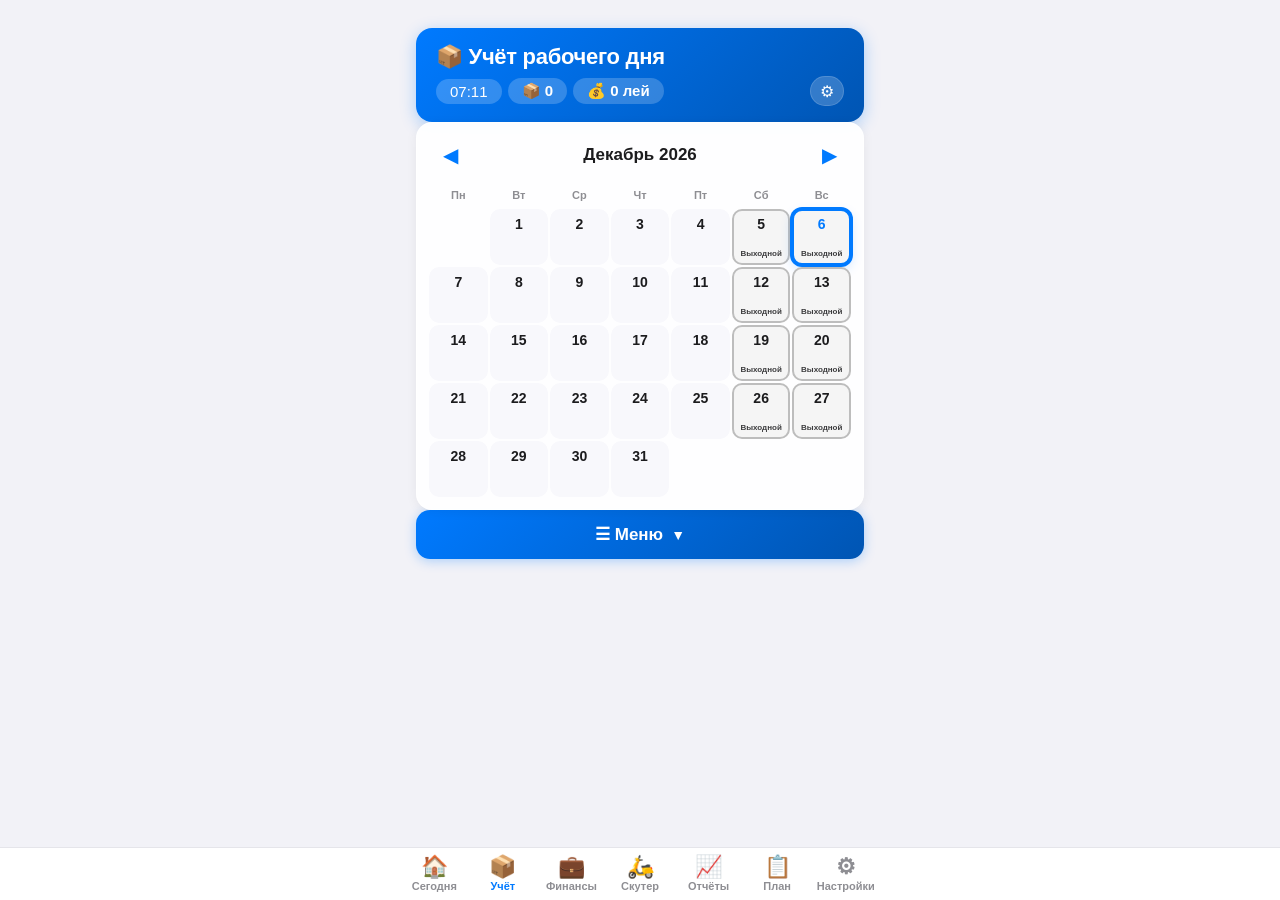
==== commit ec8a27a4: "Fix HTML structure and add missing link" ====
--- a/index.html
+++ b/index.html
@@ -238,6 +238,19 @@
     </div>
   </details>
 
+  <details class="acc" id="salarySection"><summary><span>💵 Зарплата: получение</span></summary>
+    <div class="acc-body">
+      <div class="box" id="salSummary"></div>
+      <div class="form-group" style="margin-top:10px"><label for="salAmount">Сколько получил (пусто = весь остаток):</label><input type="number" inputmode="decimal" id="salAmount" class="form-control" placeholder="0"/></div>
+      <div class="two-col">
+        <div class="form-group"><label for="salDate">📅 Дата:</label><input type="date" id="salDate" class="form-control"/></div>
+        <div class="form-group"><label for="salWallet">👛 Кошелёк:</label><select id="salWallet" class="form-control"></select></div>
+      </div>
+      <button onclick="saveSalary()" class="btn btn-green">💵 Записать получение</button>
+      <div id="salList" style="margin-top:10px"></div>
+    </div>
+  </details>
+
   <details class="acc" id="historySection"><summary><span>🕒 История</span></summary><div class="acc-body"><div id="history" class="tree-wrap"></div></div></details>
   <details class="acc" id="ordersLogSection"><summary><span>🧾 Лог заказов</span></summary><div class="acc-body"><div id="ordersLog" class="tree-wrap"></div></div></details>
 
@@ -259,7 +272,8 @@
 
 <nav class="tabbar">
   <div class="in">
-    <a href="index.html" class="active"><span>📦</span>Учёт</a>
+    <a href="today.html"><span>🏠</span>Сегодня</a>
+<a href="index.html" class="active"><span>📦</span>Учёт</a>
     <a href="fin.html"><span>💼</span>Финансы</a>
     <a href="cash.html"><span>🛵</span>Скутер</a>
     <a href="stats.html"><span>📈</span>Отчёты</a>
@@ -276,6 +290,7 @@
 <script src="js/domain/state.js"></script>
 <script src="js/domain/migrate.js"></script>
 <script>Schema.run();</script>
+<script src="js/domain/selectors.js"></script>
 <script src="js/domain/tariff.js"></script>
 <script src="js/domain/schedule.js"></script>
 <script src="js/domain/finance-api.js"></script>
@@ -398,7 +413,7 @@
   const el=$("monthlyCounter");el.textContent=`📦 ${night+ap}`;el.title=`🌙${night} 📦${ap}`;
   const m=$("monthlyMoney");m.textContent=`💰 ${money.toLocaleString("ru-RU")} лей`;m.title=`К получению за ${MONTHS[currentDate.getMonth()]}`;
 }
-function refreshAll(){renderCal();updateMonthCounter();loadHistory();displayOrdersLog();renderStatusGrid();renderShiftOverview();fillSetupForm()}
+function refreshAll(){renderCal();updateMonthCounter();loadHistory();displayOrdersLog();renderStatusGrid();renderShiftOverview();fillSetupForm();renderSalary()}
 
 // ==========================================
 //  ЛОГИКА ГРАФИКА
@@ -534,7 +549,7 @@
   }
   $("calendar").innerHTML=html;
 }
-function changeMonth(dir){currentDate=new Date(currentDate.getFullYear(),currentDate.getMonth()+dir,1);renderCal();updateMonthCounter()}
+function changeMonth(dir){currentDate=new Date(currentDate.getFullYear(),currentDate.getMonth()+dir,1);renderCal();updateMonthCounter();renderSalary()}
 
 function editDay(ds){
   $("mainMenu").open=true;$("edit").open=true;
@@ -614,6 +629,43 @@
     closeAddOrdersModal();refreshAll();
     Notify.show(`✅ Добавлено: +${n}🌙 +${a}📦`);
   }catch(e){Notify.error(e.message)}
+}
+
+// ==========================================
+//  ЗАРПЛАТА: начислено (по дням) и получено (операции «Доход» в Финансах)
+// ==========================================
+const salaryYm=()=>currentDate.getFullYear()+"-"+pad(currentDate.getMonth()+1);
+const salaryReceipts=ym=>Calc.salaryReceipts(ym);
+function salaryStats(ym){const r=Calc.salary(ym);return{acc:r.accrued,rec:r.received,due:r.due}}
+function renderSalary(){
+  if(!$("salSummary"))return;
+  const ym=salaryYm(),s=salaryStats(ym),rows=salaryReceipts(ym);
+  $("salSummary").innerHTML=`${MONTHS[currentDate.getMonth()]} ${currentDate.getFullYear()}<br>💼 Начислено: <b>${UI.fmt(s.acc)} лей</b><br>✅ Получено: <b>${UI.fmt(s.rec)} лей</b><br>⏳ К получению: <b>${UI.fmt(s.due)} лей</b>`;
+  $("salAmount").placeholder=s.due>0?String(s.due):"0";
+  const w=State.getWallets()||{},vl=AppStorage.get("valyuty",{})||{},sel=$("salWallet"),prev=sel.value;
+  sel.innerHTML=Object.keys(w).filter(n=>(vl[n]||"MDL")==="MDL").map(n=>`<option value="${esc(n)}">${esc(n)} (${UI.fmt(w[n])} лей)</option>`).join("");
+  if(prev&&[...sel.options].some(o=>o.value===prev))sel.value=prev;
+  $("salList").innerHTML=rows.length?rows.map(o=>`<div class="log-row" style="padding:6px 0;border-bottom:1px solid var(--divider)"><span>${esc(String(o.data||"").slice(0,10).split("-").reverse().join("."))} · ${esc(o.koshel||"")}</span><span><b class="pos">+${UI.fmt(o.summa)}</b> <button class="log-del" data-id="${esc(o.id)}" onclick="deleteSalary(this.dataset.id)">🗑</button></span></div>`).join(""):empty("Получений за этот месяц нет");
+}
+function saveSalary(){
+  if(!guardAction("saveSalary"))return;
+  try{
+    const ym=salaryYm(),s=salaryStats(ym);
+    let amt=UI.num($("salAmount").value);
+    if(!(amt>0))amt=s.due;
+    if(!(amt>0)){showAlertDialog("Весь заработок за месяц уже получен. Введите сумму вручную, если это аванс.");return}
+    const wallet=$("salWallet").value;
+    if(!wallet)throw new Error("Кошелёк не выбран");
+    FinanceAPI.receive({date:$("salDate").value||getLocalDateStr(),wallet,amount:amt,category:"Зарплата",note:`Зарплата за ${MONTHS[currentDate.getMonth()]} ${currentDate.getFullYear()}`,ref:{t:"salary",ym},addCategory:true});
+    $("salAmount").value="";$("salDate").value=getLocalDateStr();
+    renderSalary();Notify.show(`✅ Получено ${UI.fmt(amt)} лей`);
+  }catch(e){Notify.error(e.message)}
+}
+function deleteSalary(id){
+  showConfirmDialog("🗑 Удалить получение? Деньги будут списаны с кошелька.",()=>{
+    try{FinanceAPI.undo(id);renderSalary();Notify.show("🗑 Получение удалено")}
+    catch(e){Notify.error(e.message)}
+  });
 }
 
 function groupYMD(items,getDate){
@@ -754,6 +806,7 @@
   $("dayType").innerHTML=TYPE_KEYS.map(t=>`<option value="${t}">${DAY_TYPES[t].icon} ${DAY_TYPES[t].full}</option>`).join("");
   $("quickTypes").innerHTML=TYPE_KEYS.map(t=>`<button class="type-btn ${t}" onclick="$('dayType').value='${t}'">${DAY_TYPES[t].icon} ${DAY_TYPES[t].short}</button>`).join("");
   $("date").value=getLocalDateStr();
+  $("salDate").value=getLocalDateStr();
   initSetupForm();
   $("calendar").addEventListener("click",e=>{const c=e.target.closest(".day[data-date]");if(c)editDay(c.dataset.date)});
   $("addOrdersModal").addEventListener("click",e=>{if(e.target.id==="addOrdersModal")closeAddOrdersModal()});
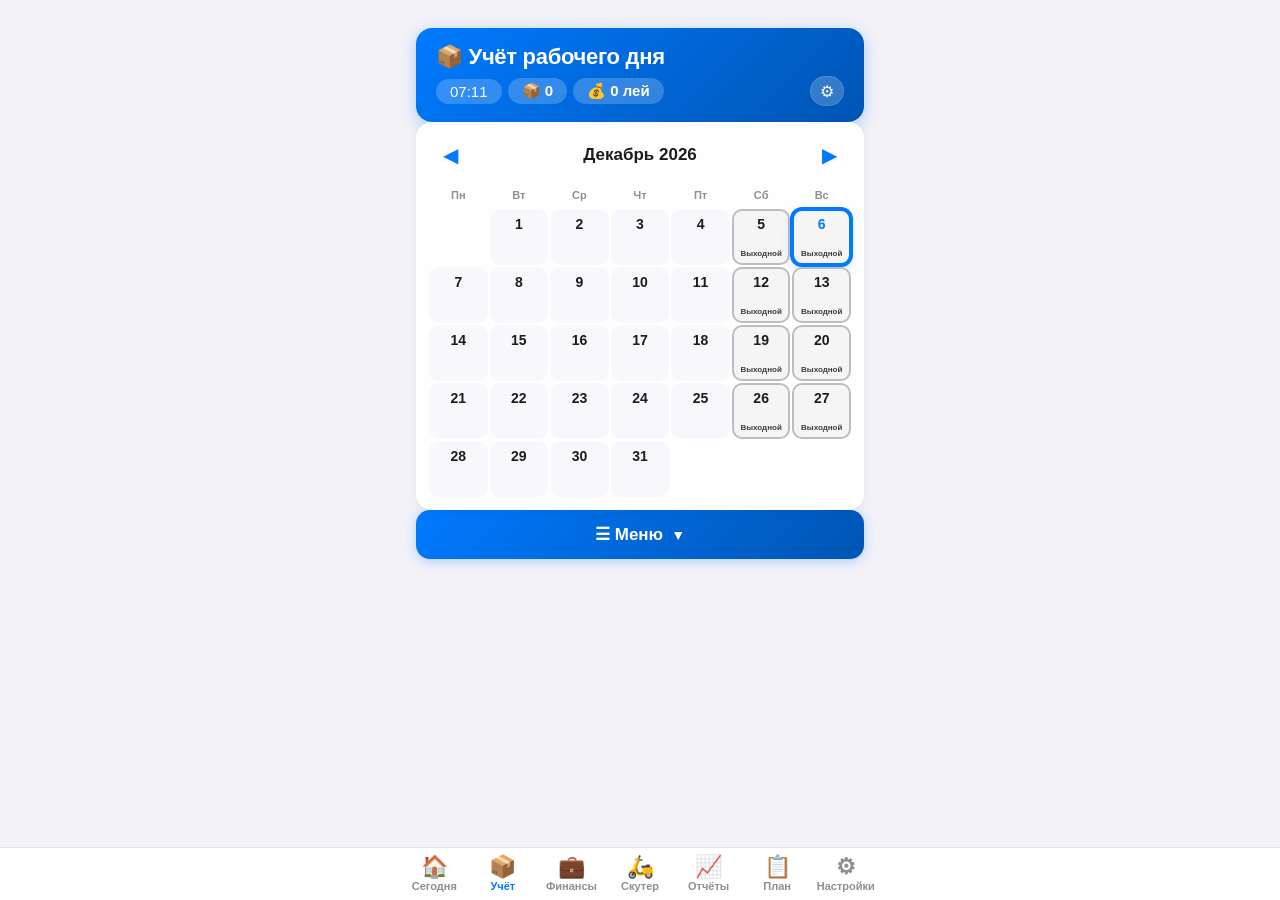
==== commit cb11367c: "Delete PIN input screen and associated scripts Remove PIN screen and related functionality from inde" ====
--- a/index.html
+++ b/index.html
@@ -120,36 +120,11 @@
 .dialog-buttons button{flex:1;padding:12px;border:none;border-radius:12px;font-size:15px;font-weight:600;cursor:pointer}
 .dialog-yes,.dialog-ok{background:#007aff;color:#fff}.dialog-no{background:var(--subtle-bg-2);color:var(--text)}
 
-/* PIN */
-#pinScreen{position:fixed;inset:0;background:var(--bg);z-index:9999;display:none;flex-direction:column;align-items:center;justify-content:center;padding:20px;transition:transform .05s}
-#pinScreen.active{display:flex}
-.pin-dots{display:flex;gap:16px;margin-bottom:40px}
-.pin-dot{width:16px;height:16px;border-radius:50%;border:2px solid var(--text);transition:background .2s}
-.pin-dot.filled{background:var(--text)}
-.pin-pad{display:grid;grid-template-columns:repeat(3,1fr);gap:16px;max-width:300px;width:100%}
-.pin-btn{background:var(--card-bg);border:1px solid var(--card-border);border-radius:50%;width:72px;height:72px;font-size:28px;font-weight:500;color:var(--text);display:flex;align-items:center;justify-content:center;cursor:pointer;margin:0 auto;transition:transform .1s,background .2s;padding:0}
-.pin-btn:active{transform:scale(.9);background:var(--subtle-bg-2)}
-.pin-btn.empty{background:transparent;border:none;pointer-events:none}
-.pin-title{font-size:20px;font-weight:600;margin-bottom:30px;color:var(--text)}
-
 @media(max-width:400px){.container{padding:8px 10px 20px}header h1{font-size:18px}.day{min-height:50px;font-size:11px}.day-number{font-size:13px}.day-label{font-size:7px}}
 @media(max-width:360px){.day{min-height:44px}.day-number{font-size:12px}.type-grid{grid-template-columns:repeat(2,1fr)}}
 </style>
 </head>
 <body>
-
-<div id="pinScreen">
-  <div class="pin-title">🔒 Введите PIN-код</div>
-  <div class="pin-dots">
-    <div class="pin-dot" id="dot0"></div><div class="pin-dot" id="dot1"></div><div class="pin-dot" id="dot2"></div><div class="pin-dot" id="dot3"></div>
-  </div>
-  <div class="pin-pad">
-    <button class="pin-btn" onclick="pinInput('1')">1</button><button class="pin-btn" onclick="pinInput('2')">2</button><button class="pin-btn" onclick="pinInput('3')">3</button>
-    <button class="pin-btn" onclick="pinInput('4')">4</button><button class="pin-btn" onclick="pinInput('5')">5</button><button class="pin-btn" onclick="pinInput('6')">6</button>
-    <button class="pin-btn" onclick="pinInput('7')">7</button><button class="pin-btn" onclick="pinInput('8')">8</button><button class="pin-btn" onclick="pinInput('9')">9</button>
-    <button class="pin-btn empty"></button><button class="pin-btn" onclick="pinInput('0')">0</button><button class="pin-btn" onclick="pinDelete()">⌫</button>
-  </div>
-</div>
 
 <div class="container">
 
@@ -247,6 +222,7 @@
         <div class="form-group"><label for="salWallet">👛 Кошелёк:</label><select id="salWallet" class="form-control"></select></div>
       </div>
       <button onclick="saveSalary()" class="btn btn-green">💵 Записать получение</button>
+      <button id="salCloseBtn" onclick="toggleSalaryClosed()" class="btn btn-gray" style="margin-top:8px"></button>
       <div id="salList" style="margin-top:10px"></div>
     </div>
   </details>
@@ -287,57 +263,18 @@
 <script src="js/lib/notify.js"></script>
 <script src="js/lib/guard.js"></script>
 <script src="js/lib/theme.js"></script>
+<script src="js/lib/pin.js"></script>
 <script src="js/domain/state.js"></script>
 <script src="js/domain/migrate.js"></script>
 <script>Schema.run();</script>
 <script src="js/domain/selectors.js"></script>
 <script src="js/domain/tariff.js"></script>
-<script src="js/domain/schedule.js"></script>
 <script src="js/domain/finance-api.js"></script>
 <script>
 try{Theme.init()}catch(e){}
 
 if(!State.getHelp){State.getHelp=()=>AppStorage.get("help",null);State.setHelp=v=>AppStorage.set("help",v)}
 if(!State.getOrdersLog){State.getOrdersLog=()=>AppStorage.get("orders_log",null);State.setOrdersLog=v=>AppStorage.set("orders_log",v)}
-
-// ==========================================
-//  PIN-КОД
-// ==========================================
-//const DEFAULT_PIN = "1234";
-//let enteredPin = "";
-
-//if (sessionStorage.getItem("appUnlocked") !== "true") {
-    //document.getElementById("pinScreen").classList.add("active");
-//}
-
-//function getPin() {
-    //return AppStorage.get("pin", DEFAULT_PIN);
-//}
-
-//function pinInput(n) {
-    //if (enteredPin.length < 4) { enteredPin += n; updateDots(); }
-    //if (enteredPin.length === 4) setTimeout(checkPin, 150);
-//}
-//function pinDelete() {
-    //if (enteredPin.length > 0) { enteredPin = enteredPin.slice(0, -1); updateDots(); }
-//}
-//function updateDots() {
-    //for (let i = 0; i < 4; i++) {
-        //document.getElementById("dot" + i).classList.toggle("filled", i < enteredPin.length);
-    //}
-//}
-//function checkPin() {
-    //if (enteredPin === getPin()) {
-        //sessionStorage.setItem("appUnlocked", "true");
-        //document.getElementById("pinScreen").classList.remove("active");
-    //} else {
-        //const s = document.getElementById("pinScreen");
-        //s.style.transform = "translateX(10px)";
-        //setTimeout(() => s.style.transform = "translateX(-10px)", 50);
-        //setTimeout(() => s.style.transform = "translateX(0)", 100);
-        //setTimeout(() => { enteredPin = ""; updateDots(); }, 300);
-    //}
-//}
 
 // ==========================================
 //  ХЕЛПЕРЫ
@@ -642,6 +579,9 @@
   const ym=salaryYm(),s=salaryStats(ym),rows=salaryReceipts(ym);
   $("salSummary").innerHTML=`${MONTHS[currentDate.getMonth()]} ${currentDate.getFullYear()}<br>💼 Начислено: <b>${UI.fmt(s.acc)} лей</b><br>✅ Получено: <b>${UI.fmt(s.rec)} лей</b><br>⏳ К получению: <b>${UI.fmt(s.due)} лей</b>`;
   $("salAmount").placeholder=s.due>0?String(s.due):"0";
+  const cl=Calc.salary(ym).closed;
+  if(cl)$("salSummary").innerHTML+=`<br>✅ <b>Месяц закрыт</b>: считается полученным`;
+  $("salCloseBtn").textContent=cl?"↩ Открыть месяц снова":"✅ Закрыть месяц (получено раньше)";
   const w=State.getWallets()||{},vl=AppStorage.get("valyuty",{})||{},sel=$("salWallet"),prev=sel.value;
   sel.innerHTML=Object.keys(w).filter(n=>(vl[n]||"MDL")==="MDL").map(n=>`<option value="${esc(n)}">${esc(n)} (${UI.fmt(w[n])} лей)</option>`).join("");
   if(prev&&[...sel.options].some(o=>o.value===prev))sel.value=prev;
@@ -660,6 +600,12 @@
     $("salAmount").value="";$("salDate").value=getLocalDateStr();
     renderSalary();Notify.show(`✅ Получено ${UI.fmt(amt)} лей`);
   }catch(e){Notify.error(e.message)}
+}
+function toggleSalaryClosed(){
+  const ym=salaryYm(),cl=Calc.salary(ym).closed;
+  showConfirmDialog(cl?"Открыть месяц снова? Остаток к получению снова будет считаться.":"Закрыть месяц? Он будет считаться полученным целиком, остаток обнулится. Денег на кошельки это не добавит.",()=>{
+    Calc.setSalaryClosed(ym,!cl);renderSalary();Notify.show(cl?"Месяц открыт":"✅ Месяц закрыт");
+  });
 }
 function deleteSalary(id){
   showConfirmDialog("🗑 Удалить получение? Деньги будут списаны с кошелька.",()=>{
